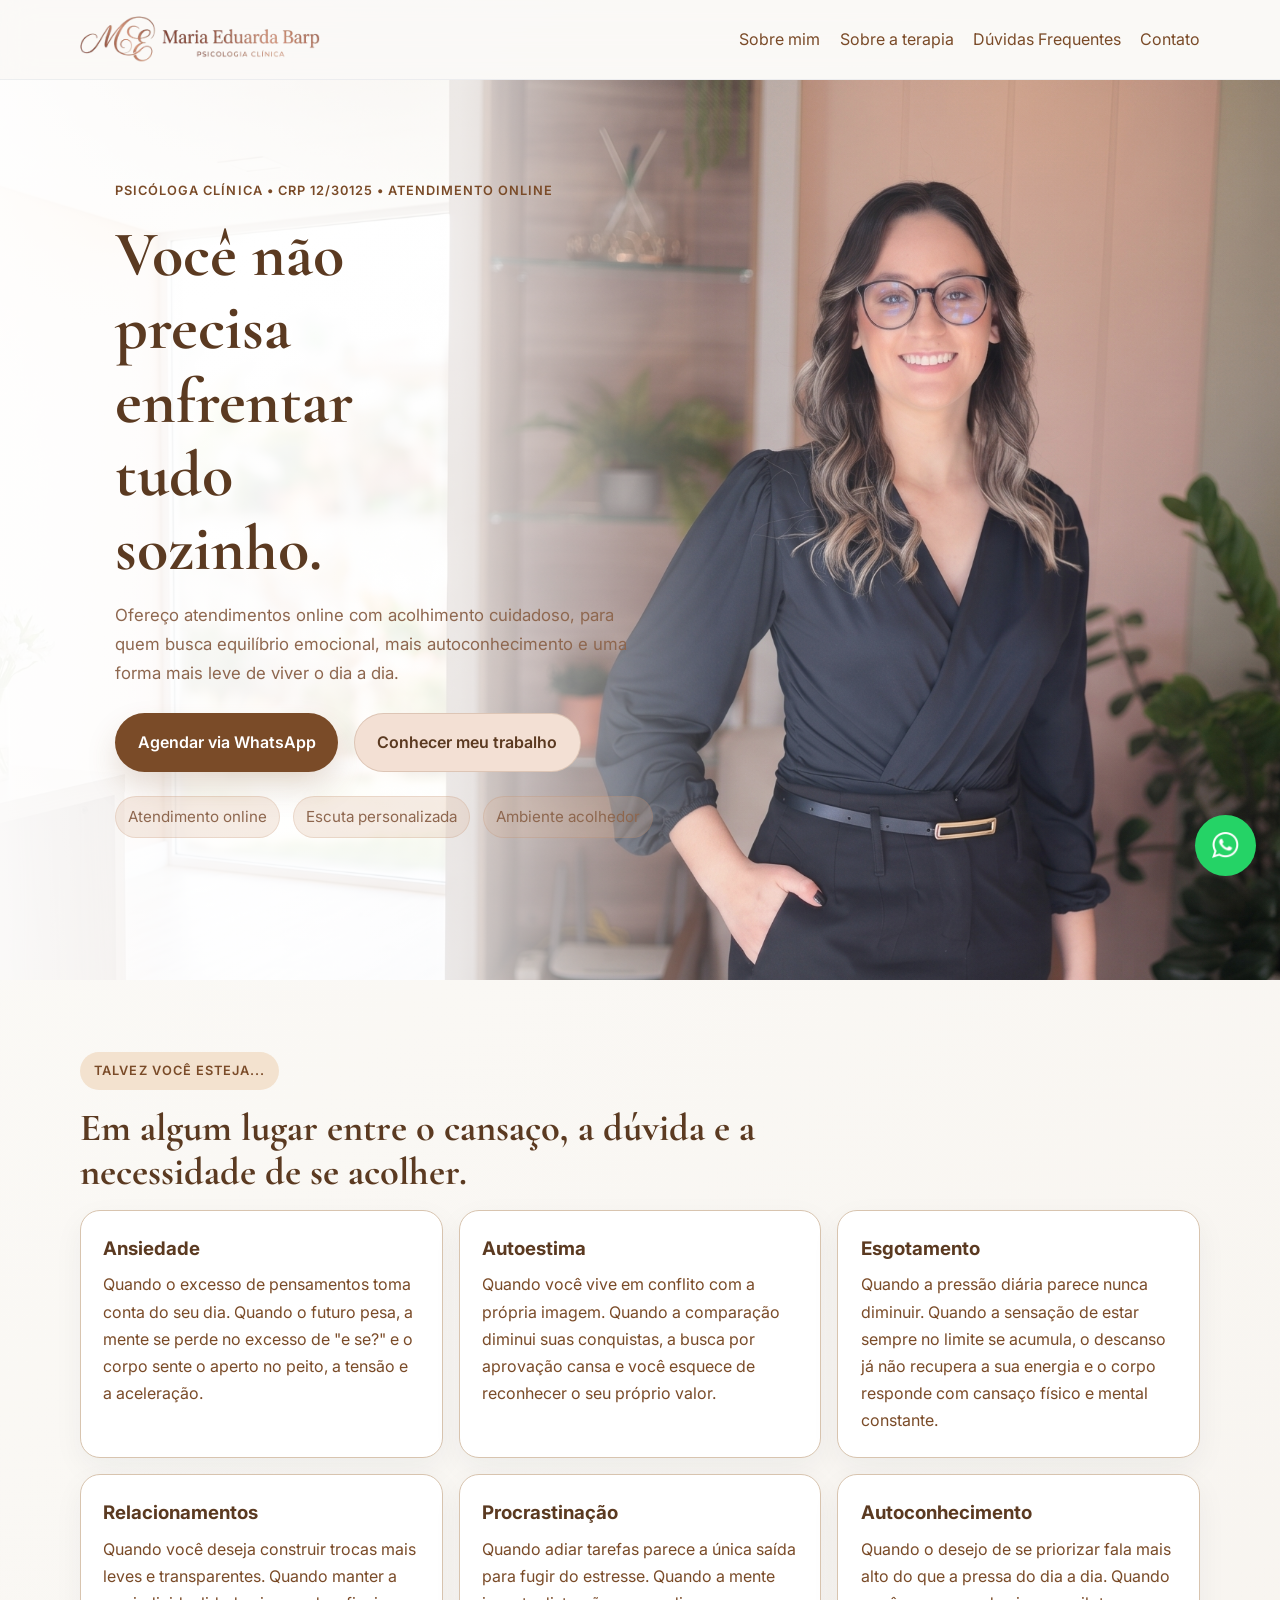
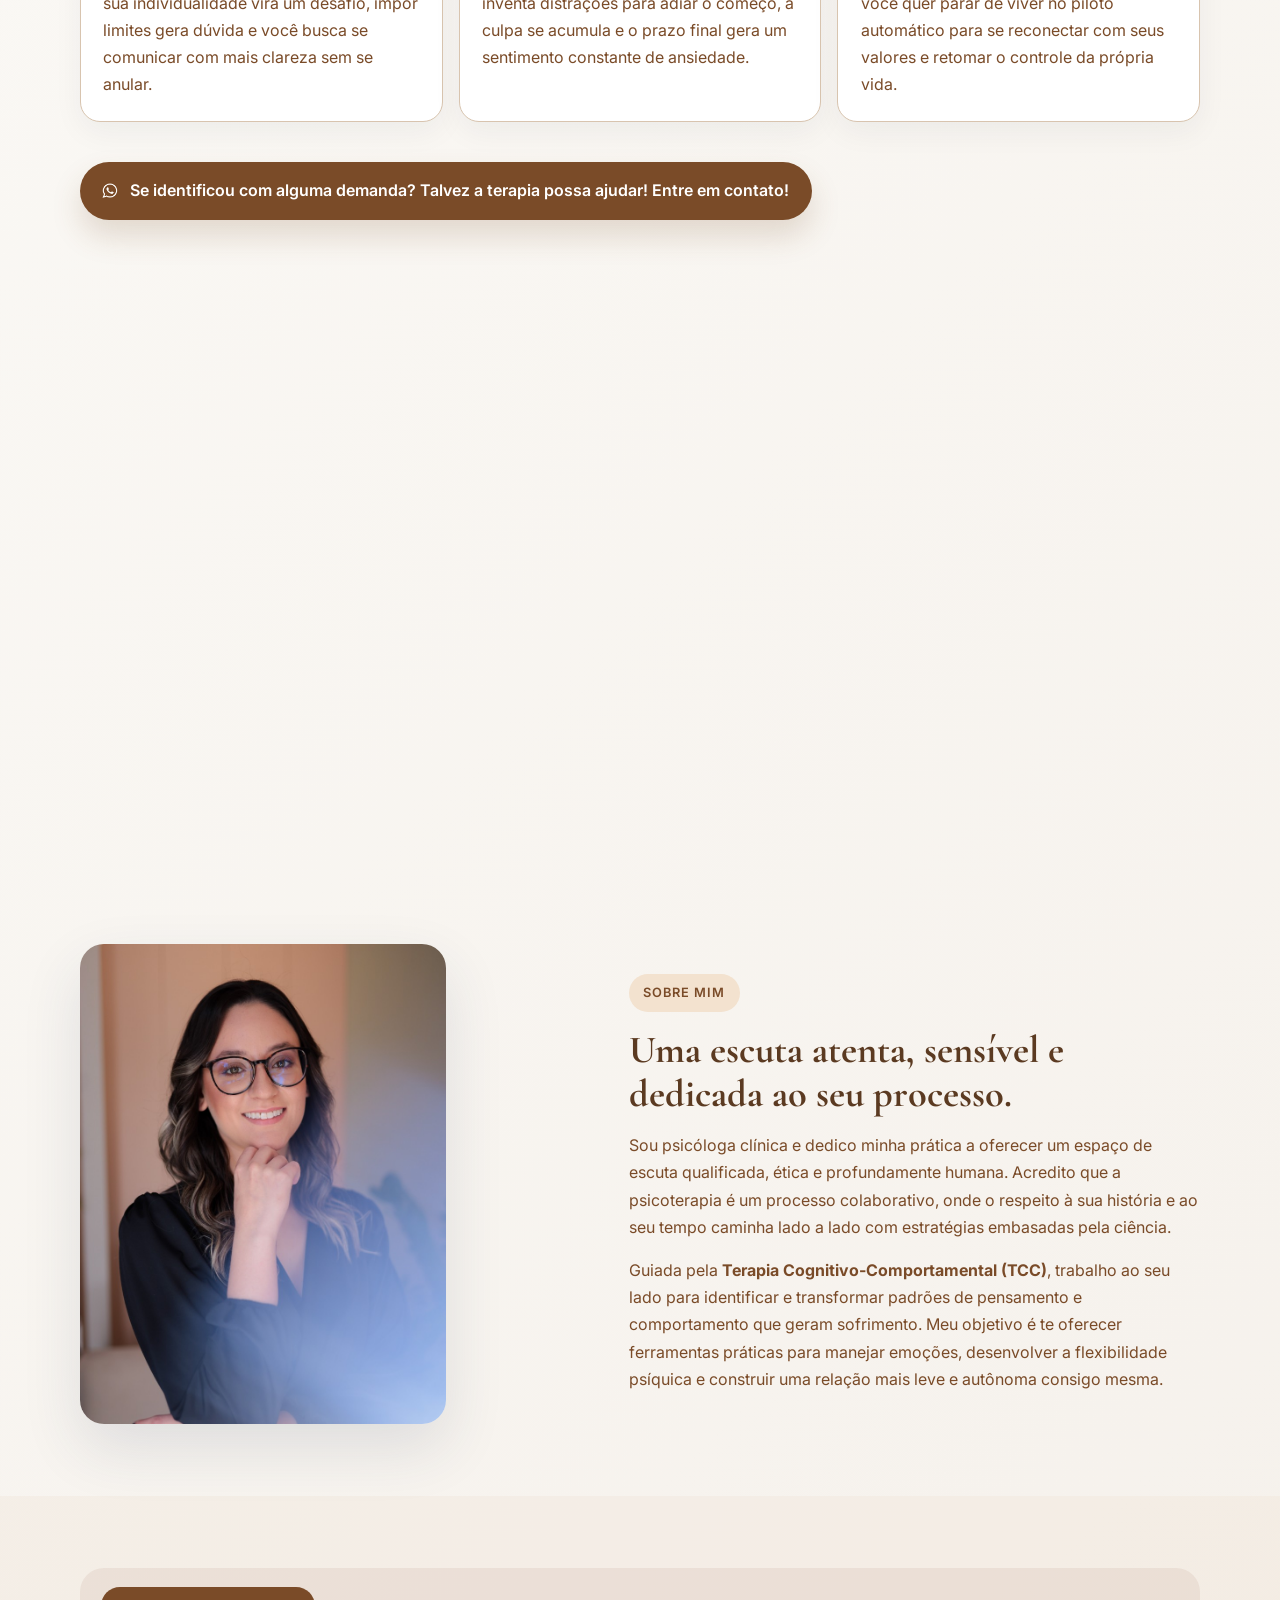
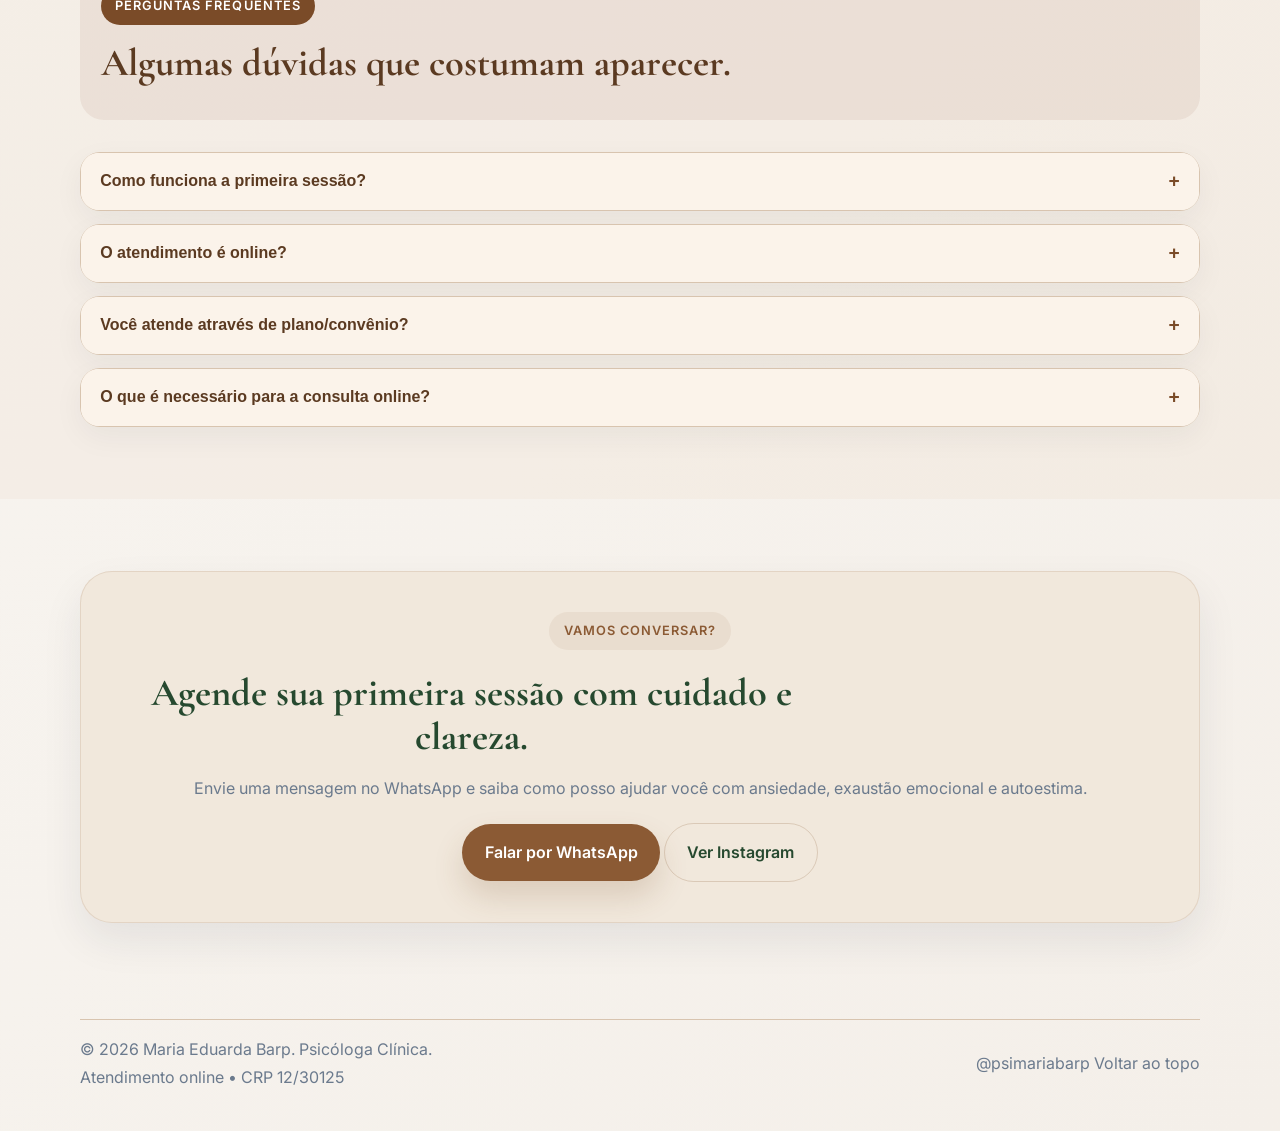
==== index.html @ bf8f2413 "Alteração Perguntas Frequentes" ====
<!DOCTYPE html>
<html lang="pt-BR">
  <head>
    <meta charset="UTF-8" />
    <meta name="viewport" content="width=device-width, initial-scale=1.0" />
    <title>Maria Eduarda Barp | Psicóloga Clínica</title>
    <meta
      name="description"
      content="Maria Eduarda Barp, psicóloga clínica com atendimento online, oferecendo acolhimento e cuidado emocional para quem busca mais equilíbrio e autoconhecimento."
    />
    <link rel="preconnect" href="https://fonts.googleapis.com" />
    <link rel="preconnect" href="https://fonts.gstatic.com" crossorigin />
    <link
      href="https://fonts.googleapis.com/css2?family=Cormorant+Garamond:wght@500;600;700&family=Inter:wght@300;400;500;600;700&display=swap"
      rel="stylesheet"
    />
    <link rel="stylesheet" href="styles.css" />
  </head>
  <body>
    <header class="site-header">
      <nav class="container navbar">
        <a class="logo" href="#top">
          <img src="assets/logo certea.png" alt="Logo de Maria Eduarda Barp" />
        </a>
        <ul class="nav-links">
          <li><a href="#sobre">Sobre mim</a></li>
          <li><a href="#terapia">Sobre a terapia</a></li>
          <li><a href="#faq">Dúvidas Frequentes</a></li>
          <li><a href="#contato">Contato</a></li>
        </ul>
      </nav>
    </header>

    <main id="top">
      <section class="hero" aria-label="Seção principal">
        <div class="hero-inner container">
          <div class="hero-copy reveal">
            <p class="eyebrow">Psicóloga Clínica • CRP 12/30125 • Atendimento online</p>
            <h1>Você não precisa enfrentar tudo sozinho.</h1>
            <p class="hero-text">
              Ofereço atendimentos online com acolhimento cuidadoso, para quem busca equilíbrio emocional,
              mais autoconhecimento e uma forma mais leve de viver o dia a dia.
            </p>

            <div class="hero-actions">
              <a class="btn btn-primary" href="https://wa.me/554931940936?text=Olá,%20gostaria%20de%20agendar%20uma%20consulta." target="_blank" rel="noreferrer">
                Agendar via WhatsApp
              </a>
              <a class="btn btn-secondary" href="#sobre">Conhecer meu trabalho</a>
            </div>

            <ul class="hero-highlights">
              <li>Atendimento online</li>
              <li>Escuta personalizada</li>
              <li>Ambiente acolhedor</li>
            </ul>
          </div>
        </div>
             </section>

      <section class="section container reveal" id="terapia">
        <div class="section-heading">
          <p class="eyebrow eyebrow-brown">Talvez você esteja...</p>
          <h2 class="section-title-brown">Em algum lugar entre o cansaço, a dúvida e a necessidade de se acolher.</h2>
        </div>

        <div class="cards-grid">
          <article class="info-card">
            <h3>Ansiedade</h3>
            <p>Quando o excesso de pensamentos toma conta do seu dia. Quando o futuro pesa, a mente se perde no excesso de "e se?" e o corpo sente o aperto no peito, a tensão e a aceleração.</p>
          </article>
          <article class="info-card">
            <h3>Autoestima</h3>
            <p>Quando você vive em conflito com a própria imagem. Quando a comparação diminui suas conquistas, a busca por aprovação cansa e você esquece de reconhecer o seu próprio valor.</p>
          </article>
          <article class="info-card">
            <h3>Esgotamento</h3>
            <p>Quando a pressão diária parece nunca diminuir. Quando a sensação de estar sempre no limite se acumula, o descanso já não recupera a sua energia e o corpo responde com cansaço físico e mental constante.</p>
          </article>
          <article class="info-card">
            <h3>Relacionamentos</h3>
            <p>Quando você deseja construir trocas mais leves e transparentes. Quando manter a sua individualidade vira um desafio, impor limites gera dúvida e você busca se comunicar com mais clareza sem se anular.</p>
          </article>
          <article class="info-card">
            <h3>Procrastinação</h3>
            <p>Quando adiar tarefas parece a única saída para fugir do estresse. Quando a mente inventa distrações para adiar o começo, a culpa se acumula e o prazo final gera um sentimento constante de ansiedade.</p>
          </article>
          <article class="info-card">
            <h3>Autoconhecimento</h3>
            <p>Quando o desejo de se priorizar fala mais alto do que a pressa do dia a dia. Quando você quer parar de viver no piloto automático para se reconectar com seus valores e retomar o controle da própria vida.</p>
          </article>
        </div>

        <div class="therapy-action reveal">
          <a class="btn btn-primary" href="https://wa.me/554931940936?text=Olá,%20gostaria%20de%20saber%20mais%20sobre%20a%20terapia." target="_blank" rel="noreferrer">
            <img class="btn-icon" src="assets/wpp.png" alt="WhatsApp" />
            Se identificou com alguma demanda? Talvez a terapia possa ajudar! Entre em contato!
          </a>
        </div>

        <div class="therapy-steps reveal">
          <p class="eyebrow eyebrow-brown">Vem conhecer as etapas do processo terapêutico</p>
          <h3>A Terapia Cognitivo Comportamental trabalha com um processo psicoterapêutico estruturado e focado no problema, buscando trazer mudanças reais para o seu dia a dia.</h3>
          <div class="steps-list">
            <article class="step-card">
              <span class="step-number">1</span>
              <div>
                <h4>Avaliação inicial</h4>
                <p>Começamos conhecendo sua história, suas necessidades e o que você espera do processo.</p>
              </div>
            </article>
            <article class="step-card">
              <span class="step-number">2</span>
              <div>
                <h4>Plano de tratamento</h4>
                <p>Definimos juntos prioridades, objetivos e caminhos para o acompanhamento.</p>
              </div>
            </article>
            <article class="step-card">
              <span class="step-number">3</span>
              <div>
                <h4>Definição de objetivos</h4>
                <p>Estabelecemos metas terapêuticas claras, alinhadas ao seu ritmo e ao seu autoconhecimento.</p>
              </div>
            </article>
            <article class="step-card">
              <span class="step-number">4</span>
              <div>
                <h4>Intervenções práticas</h4>
                <p>Aplicamos técnicas e reflexões que ajudam você a mudar hábitos, gerenciar emoções e se sentir mais presente.</p>
              </div>
            </article>
            <article class="step-card">
              <span class="step-number">5</span>
              <div>
                <h4>Encerramento e autonomia</h4>
                <p>Trabalhamos para que você saia mais confiante, com recursos internos para seguir com mais autonomia.</p>
              </div>
            </article>
          </div>
          <div class="therapy-steps-actions">
            <a class="btn btn-primary" href="https://wa.me/554931940936?text=Olá,%20gostaria%20de%20conhecer%20as%20etapas%20do%20processo%20terapêutico." target="_blank" rel="noreferrer">
              <img class="btn-icon" src="assets/wpp.png" alt="wpp" />
              O processo faz sentido para você? Me chama!
            </a>
          </div>
        </div>
      </section>

      <section class="section container" id="sobre">
        <div class="about-grid">
          <div class="about-image reveal">
            <img
              src="assets/perfil.jpg"
              alt="Maria Eduarda Barp em ambiente acolhedor"
            />
          </div>
          <div class="about-copy reveal">
            <p class="eyebrow">Sobre mim</p>
            <h2>Uma escuta atenta, sensível e dedicada ao seu processo.</h2>
            <p>
              Sou psicóloga clínica e dedico minha prática a oferecer um espaço de escuta qualificada, ética
              e profundamente humana. Acredito que a psicoterapia é um processo colaborativo, onde o respeito
              à sua história e ao seu tempo caminha lado a lado com estratégias embasadas pela ciência.
            </p>
            <p>
              Guiada pela <strong>Terapia Cognitivo-Comportamental (TCC)</strong>, trabalho ao seu lado para
              identificar e transformar padrões de pensamento e comportamento que geram sofrimento. Meu objetivo
              é te oferecer ferramentas práticas para manejar emoções, desenvolver a flexibilidade psíquica e
              construir uma relação mais leve e autônoma consigo mesma.
            </p>
          </div>
        </div>
      </section>

      <section class="section section-alt" id="faq">
        <div class="container">
          <div class="section-heading reveal">
            <p class="eyebrow">Perguntas frequentes</p>
            <h2>Algumas dúvidas que costumam aparecer.</h2>
          </div>

          <div class="faq-list">
            <article class="faq-item reveal">
              <button class="faq-question" type="button">
                <span>Como funciona a primeira sessão?</span>
                <span class="faq-icon">+</span>
              </button>
              <div class="faq-answer">
                <p>A primeira sessão é um momento de acolhimento e escuta. É um espaço seguro para nos conhecermos, onde você poderá compartilhar o que te trouxe à terapia, suas dúvidas e suas expectativas.</p>
                <p>A partir dessa conversa inicial, compreendemos suas demandas e alinhamos como a Terapia Cognitivo-Comportamental (TCC) pode te ajudar no dia a dia, definindo juntos os próximos passos do seu processo com total clareza e sem pressões.</p>
              </div>
            </article>

            <article class="faq-item reveal">
              <button class="faq-question" type="button">
                <span>O atendimento é online?</span>
                <span class="faq-icon">+</span>
              </button>
              <div class="faq-answer">
                <p>Sim. O atendimento é realizado através de sessões de 50 minutos mediadas de forma online, através da plataforma Google Meet.</p>
              </div>
            </article>

            <article class="faq-item reveal">
              <button class="faq-question" type="button">
                <span>Você atende através de plano/convênio?</span>
                <span class="faq-icon">+</span>
              </button>
              <div class="faq-answer">
                <p>Os atendimentos são realizados exclusivamente de forma <strong>particular</strong>. No entanto, forneço nota fiscal/recibo para que você possa solicitar o <strong>reembolso</strong> junto ao seu plano de saúde, caso ele ofereça essa opção.</p>
              </div>
            </article>

            <article class="faq-item reveal">
              <button class="faq-question" type="button">
                <span>O que é necessário para a consulta online?</span>
                <span class="faq-icon">+</span>
              </button>
              <div class="faq-answer">
                <p>Apenas uma conexão estável de internet, um dispositivo com câmera e microfone (celular ou computador) e um local silencioso e privativo, onde você se sinta à vontade para conversar abertamente.</p>
              </div>
            </article>
          </div>
        </div>
      </section>

      <section class="section container" id="contato">
        <div class="cta reveal">
          <p class="eyebrow">Vamos conversar?</p>
          <h2>Agende sua primeira sessão com cuidado e clareza.</h2>
          <p>Envie uma mensagem no WhatsApp e saiba como posso ajudar você com ansiedade, exaustão emocional e autoestima.</p>
          <div class="cta-actions">
            <a class="btn btn-primary" href="https://wa.me/554931940936?text=Olá,%20gostaria%20de%20agendar%20uma%20consulta." target="_blank" rel="noreferrer">
              Falar por WhatsApp
            </a>
            <a class="btn btn-secondary" href="https://www.instagram.com/psimariabarp" target="_blank" rel="noreferrer">
              Ver Instagram
            </a>
          </div>
        </div>
      </section>
    </main>

    <footer class="site-footer">
      <div class="container footer-content">
        <div>
          <p>© <span id="year"></span> Maria Eduarda Barp. Psicóloga Clínica.</p>
          <p class="footer-note">Atendimento online • CRP 12/30125</p>
        </div>
        <div class="footer-links">
          <a href="https://www.instagram.com/psimariabarp" target="_blank" rel="noreferrer">@psimariabarp</a>
          <a href="#top">Voltar ao topo</a>
        </div>
      </div>
    </footer>

    <a class="whatsapp-float" href="https://wa.me/554931940936?text=Olá,%20gostaria%20de%20agendar%20uma%20consulta." target="_blank" rel="noreferrer">
      <img src="assets/wpp.png" alt="WhatsApp" />
    </a>

    <script src="script.js"></script>
  </body>
</html>
---- styles.css ----
:root {
  --bg: #f4efe9;
  --surface: #ffffff;
  --primary: #3f6b41;
  --primary-dark: #26492f;
  --text: #1f2833;
  --muted: #6b7a8d;
  --accent: #8b5a34;
  --border: #d8c4af;
  --shadow: 0 24px 60px rgba(41, 60, 94, 0.12);
}

* {
  box-sizing: border-box;
  margin: 0;
  padding: 0;
}

html {
  scroll-behavior: smooth;
}

body {
  font-family: "Inter", sans-serif;
  color: var(--text);
  background: linear-gradient(135deg, #fcfbf8 0%, var(--bg) 100%);
  line-height: 1.7;
}

img {
  max-width: 100%;
  display: block;
}

a {
  color: inherit;
  text-decoration: none;
}

.container {
  width: min(1120px, calc(100% - 2rem));
  margin: 0 auto;
}

.site-header {
  position: sticky;
  top: 0;
  z-index: 20;
  backdrop-filter: blur(16px);
  background: rgba(250, 249, 247, 0.8);
  border-bottom: 1px solid rgba(52, 84, 138, 0.07);
}

.navbar {
  display: flex;
  align-items: center;
  justify-content: space-between;
  padding: 1rem 0;
}

.logo {
  font-family: "Playfair Display", serif;
  font-size: 1.2rem;
  font-weight: 700;
  color: var(--primary);
}

.logo img {
  display: block;
  max-width: 240px;
  width: auto;
  height: auto;
}

.nav-links {
  display: flex;
  gap: 1.2rem;
  list-style: none;
}

.nav-links a {
  transition: color 0.2s ease;
  color: #7a4b28;
}

.nav-links a:hover,
.nav-links a:focus-visible {
  color: #5b3a21;
}

.hero {
  min-height: 100vh;
  display: block;
  position: relative;
  background-image: url("assets/foto cortada.png");
  background-size: cover;
  background-position: center right;
  background-repeat: no-repeat;
}

.hero::before {
  content: "";
  position: absolute;
  inset: 0;
  /* soft white overlay on the left so text is readable while image stays full-bleed */
  background: linear-gradient(90deg, rgba(255,255,255,0.96) 0%, rgba(255,255,255,0.78) 36%, rgba(255,255,255,0.12) 56%, rgba(255,255,255,0.0) 100%);
  pointer-events: none;
}

.hero-inner {
  position: relative;
  z-index: 2;
  width: 100%;
  padding: 4rem 0;
}

/* position the container slightly to the left so the text sits over the empty wall area */
.hero-inner.container {
  margin-left: clamp(1rem, 6vw, 8rem);
  margin-right: 0;
}

.hero-copy {
  max-width: 620px;
  padding: 2rem 2.4rem;
  background: transparent;
  border-radius: 0.5rem;
  color: #5b3a21;
}

.hero-copy h1 {
  color: #5b3a21;
  font-size: clamp(2.2rem, 4vw, 3.6rem);
}

.hero-copy .eyebrow {
  background: transparent;
  color: #7a4b28;
  padding: 0;
}

.eyebrow {
  display: inline-block;
  padding: 0.5rem 0.9rem;
  border-radius: 999px;
  background: #eef4fc;
  color: var(--primary);
  font-size: 0.8rem;
  font-weight: 600;
  letter-spacing: 0.08em;
  text-transform: uppercase;
  margin-bottom: 1rem;
}

.eyebrow.eyebrow-brown {
  background: #f3e2cf;
  color: #7a4b28;
}

.hero h1,
.section-heading h2,
.about-copy h2,
.cta h2 {
  font-family: "Cormorant Garamond", serif;
  color: var(--text);
  line-height: 1.15;
  margin-bottom: 1rem;
}

.hero h1 {
  color: #5b3a21;
  font-size: clamp(2.4rem, 5vw, 4rem);
  max-width: 10ch;
}

.hero-text {
  font-size: 1.05rem;
  color: #8e674f;
  max-width: 560px;
  margin-bottom: 1.6rem;
}

.hero-actions {
  display: flex;
  flex-wrap: wrap;
  gap: 1rem;
  margin-bottom: 1.5rem;
}

.btn {
  display: inline-flex;
  align-items: center;
  justify-content: center;
  border-radius: 999px;
  padding: 0.95rem 1.4rem;
  font-weight: 600;
  transition: transform 0.2s ease, box-shadow 0.2s ease;
}

.btn:hover,
.btn:focus-visible {
  transform: translateY(-2px);
}

.btn-primary {
  background: #7a4b28;
  color: #fff;
  box-shadow: 0 16px 30px rgba(122, 75, 40, 0.18);
}

.btn-secondary {
  background: #f3e0d4;
  border: 1px solid rgba(122, 75, 40, 0.18);
  color: #5b3a21;
}

.hero-highlights {
  display: flex;
  flex-wrap: wrap;
  gap: 0.8rem;
  list-style: none;
  color: #8e674f;
  font-size: 0.95rem;
}

.hero-highlights li {
  padding: 0.45rem 0.75rem;
  border-radius: 999px;
  background: rgba(220, 180, 150, 0.25);
  border: 1px solid rgba(183, 124, 82, 0.18);
}


.loading-text,
.blog-error {
  color: #7a4b28;
}

.hero-card {
  position: relative;
  padding: 1rem;
  border-radius: 2rem;
  background: linear-gradient(145deg, #f5efe6, #eef4fc);
  box-shadow: var(--shadow);
}

.hero-card-main,
.hero-card-side {
  overflow: hidden;
}

.hero-card img {
  border-radius: 1.5rem;
  width: 100%;
  height: 100%;
  object-fit: cover;
}

.hero-card-main {
  min-height: 560px;
}

.hero-card-side {
  margin-top: 2rem;
  min-height: 320px;
}

.hero-card-badge {
  position: absolute;
  left: 1.5rem;
  bottom: 1.5rem;
  padding: 1rem 1.2rem;
  border-radius: 999px;
  background: rgba(255, 255, 255, 0.95);
  box-shadow: 0 12px 30px rgba(0, 0, 0, 0.08);
  max-width: 240px;
  font-weight: 600;
  color: var(--primary);
}

.section {
  padding: 4.5rem 0;
}

.section-alt {
  background: rgba(233, 218, 202, 0.25);
}

#faq .section-heading {
  margin-bottom: 2rem;
  padding: 1.2rem 1.3rem;
  border-radius: 1.5rem;
  background: rgba(123, 68, 37, 0.08);
}

#faq .section-heading .eyebrow {
  background: #7a4b28;
  color: #fff;
}

.section-heading h2.section-title-brown {
  color: #5b3a21;
}

#faq .section-heading h2 {
  color: #5b3a21;
}

.section-heading h2,
.about-copy h2,
.cta h2 {
  font-size: clamp(1.8rem, 3.2vw, 2.4rem);
  max-width: 700px;
}

.cards-grid {
  display: grid;
  grid-template-columns: repeat(3, minmax(0, 1fr));
  gap: 1rem;
}

.therapy-action {
  margin-top: 2.5rem;
}

.therapy-steps {
  margin-top: 2.5rem;
}

.therapy-steps h3 {
  font-family: "Cormorant Garamond", serif;
  font-size: clamp(1.1rem, 2.1vw, 1.4rem);
  margin: 1rem 0 3rem;
  color: #5b3a21;
  max-width: 100%;
  line-height: 1.5;
}

.therapy-steps-actions {
  margin-top: 2rem;
}

.therapy-steps-actions .btn {
  padding: 1rem 1.6rem;
}

.btn-icon {
  display: inline-flex;
  width: auto;
  height: 1em;
  max-height: 1.25em;
  margin-right: 0.75rem;
  vertical-align: middle;
  object-fit: contain;
}

.steps-list {
  display: grid;
  grid-template-columns: repeat(5, minmax(0, 1fr));
  gap: 1rem;
}

.step-card {
  position: relative;
  display: grid;
  grid-template-columns: 1fr;
  gap: 1rem;
  padding: 2.2rem 1.3rem 1.3rem;
  background: var(--surface);
  border: 1px solid var(--border);
  border-radius: 1.5rem;
  box-shadow: 0 14px 35px rgba(24, 37, 58, 0.06);
}

.step-card:not(:last-child)::after {
  content: "→";
  position: absolute;
  right: -1.2rem;
  top: 50%;
  transform: translateY(-50%);
  font-size: 1.8rem;
  color: var(--accent);
}

.step-number {
  position: absolute;
  top: -1.4rem;
  left: 1.3rem;
  display: inline-flex;
  width: 3rem;
  height: 3rem;
  align-items: center;
  justify-content: center;
  border-radius: 50%;
  background: var(--accent);
  color: #fff;
  font-weight: 700;
  flex-shrink: 0;
}

.step-card h4 {
  margin-bottom: 0.35rem;
  font-size: 1rem;
  color: #5b3a21;
}

.step-card p {
  color: var(--muted);
  font-size: 0.95rem;
  line-height: 1.6;
}

.info-card,
.timeline-card,
.faq-item {
  background: var(--surface);
  border: 1px solid var(--border);
  border-radius: 1.25rem;
  box-shadow: 0 10px 30px rgba(24, 37, 58, 0.05);
}

.info-card {
  padding: 1.4rem;
}

.info-card h3,
.timeline-card h3 {
  margin-bottom: 0.4rem;
  color: #5b3a21;
}

.info-card p {
  color: #7a4b28;
}

.timeline-card p,
.about-copy p,
.faq-answer p,
.cta p {
  color: var(--muted);
}

.timeline-grid {
  display: grid;
  grid-template-columns: repeat(3, minmax(0, 1fr));
  gap: 1rem;
}

.timeline-card {
  padding: 1.5rem;
}

.timeline-card span {
  display: inline-flex;
  width: 2.2rem;
  height: 2.2rem;
  align-items: center;
  justify-content: center;
  border-radius: 50%;
  background: var(--accent);
  color: #fff;
  font-weight: 700;
  margin-bottom: 1rem;
}

.timeline-card h3 {
  color: var(--accent);
}

#sobre .about-copy .eyebrow {
  background: #f3e2cf;
  color: #7a4b28;
}

#sobre .about-copy h2 {
  color: #5b3a21;
}

#sobre .about-copy p {
  color: #7a4b28;
}

.about-grid {
  display: grid;
  grid-template-columns: 0.95fr 1.05fr;
  gap: 2rem;
  align-items: center;
}

.about-image img {
  border-radius: 1.5rem;
  height: 480px;
  object-fit: cover;
  box-shadow: var(--shadow);
}

.about-copy p + p {
  margin-top: 1rem;
}

.faq-list {
  display: grid;
  gap: 0.8rem;
}

.faq-question {
  width: 100%;
  border: none;
  background: #fbf3ea;
  padding: 1.1rem 1.2rem;
  display: flex;
  justify-content: space-between;
  align-items: center;
  font-size: 1rem;
  font-weight: 600;
  color: #5b3a21;
  cursor: pointer;
  border-radius: 1.1rem;
  text-align: left;
}

.faq-icon {
  color: #7a4b28;
  font-size: 1.2rem;
}

.faq-answer {
  max-height: 0;
  overflow: hidden;
  transition: max-height 0.25s ease;
  padding: 0 1.2rem;
}

.faq-item.active .faq-answer {
  max-height: 120px;
  padding: 0.6rem 1.2rem 1rem;
}

.cta {
  padding: 2.5rem;
  border-radius: 2rem;
  background: #f1e8dc;
  text-align: center;
  color: var(--text);
  box-shadow: 0 18px 40px rgba(26, 41, 63, 0.08);
  border: 1px solid rgba(139, 90, 52, 0.14);
}

.cta .eyebrow {
  background: rgba(139, 90, 52, 0.08);
  color: var(--accent);
}

.cta h2 {
  color: var(--primary-dark);
  text-align: center;
}

.cta p {
  color: var(--muted);
  margin-bottom: 1.3rem;
  text-align: center;
}

.cta .btn-primary {
  background: var(--accent);
  color: #fff;
}

.cta .btn-secondary {
  background: transparent;
  border-color: rgba(139, 90, 52, 0.22);
  color: var(--primary-dark);
}

.site-footer {
  padding: 1.5rem 0 2.5rem;
}

.whatsapp-float {
  position: fixed;
  right: 1.5rem;
  bottom: 1.5rem;
  width: 3.8rem;
  height: 3.8rem;
  border-radius: 50%;
  background: #25d366;
  display: inline-flex;
  align-items: center;
  justify-content: center;
  box-shadow: 0 18px 40px rgba(0, 0, 0, 0.18);
  z-index: 50;
  transition: transform 0.2s ease, box-shadow 0.2s ease;
}

.whatsapp-float:hover,
.whatsapp-float:focus-visible {
  transform: translateY(-2px);
  box-shadow: 0 22px 45px rgba(0, 0, 0, 0.22);
}

.whatsapp-float img {
  width: 1.8rem;
  height: 1.8rem;
}

.footer-content {
  display: flex;
  justify-content: space-between;
  align-items: center;
  border-top: 1px solid var(--border);
  padding-top: 1rem;
  color: var(--muted);
}

.reveal {
  opacity: 0;
  transform: translateY(24px);
  transition: opacity 0.6s ease, transform 0.6s ease;
}

.reveal.visible {
  opacity: 1;
  transform: translateY(0);
}

@media (max-width: 860px) {
  .hero,
  .about-grid {
    grid-template-columns: 1fr;
  }

  .cards-grid,
  .timeline-grid,
  .steps-list {
    grid-template-columns: 1fr;
  }

  .hero-card img {
    height: 420px;
  }

  .step-card:not(:last-child)::after {
    display: none;
  }
}

@media (max-width: 760px) {
  .hero {
    background-position: center center;
    min-height: auto;
    padding: 2.5rem 0;
  }

  .hero-copy {
    margin: 0 1rem 1.25rem;
    padding: 0 1rem;
    background: rgba(255,255,255,0.9);
    border-radius: 0.6rem;
  }
}

@media (max-width: 480px) {
  .hero-image {
    height: 280px;
    background-position: center center;
  }
}

@media (max-width: 640px) {
  .navbar {
    flex-direction: column;
    gap: 0.7rem;
  }

  .nav-links {
    flex-wrap: wrap;
    justify-content: center;
  }

  .hero {
    padding-top: 3rem;
  }

  .hero-actions {
    flex-direction: column;
  }

  .hero-card-badge {
    position: static;
    max-width: none;
    margin-top: 1rem;
    border-radius: 1rem;
  }

  .footer-content {
    flex-direction: column;
    gap: 0.5rem;
  }
}
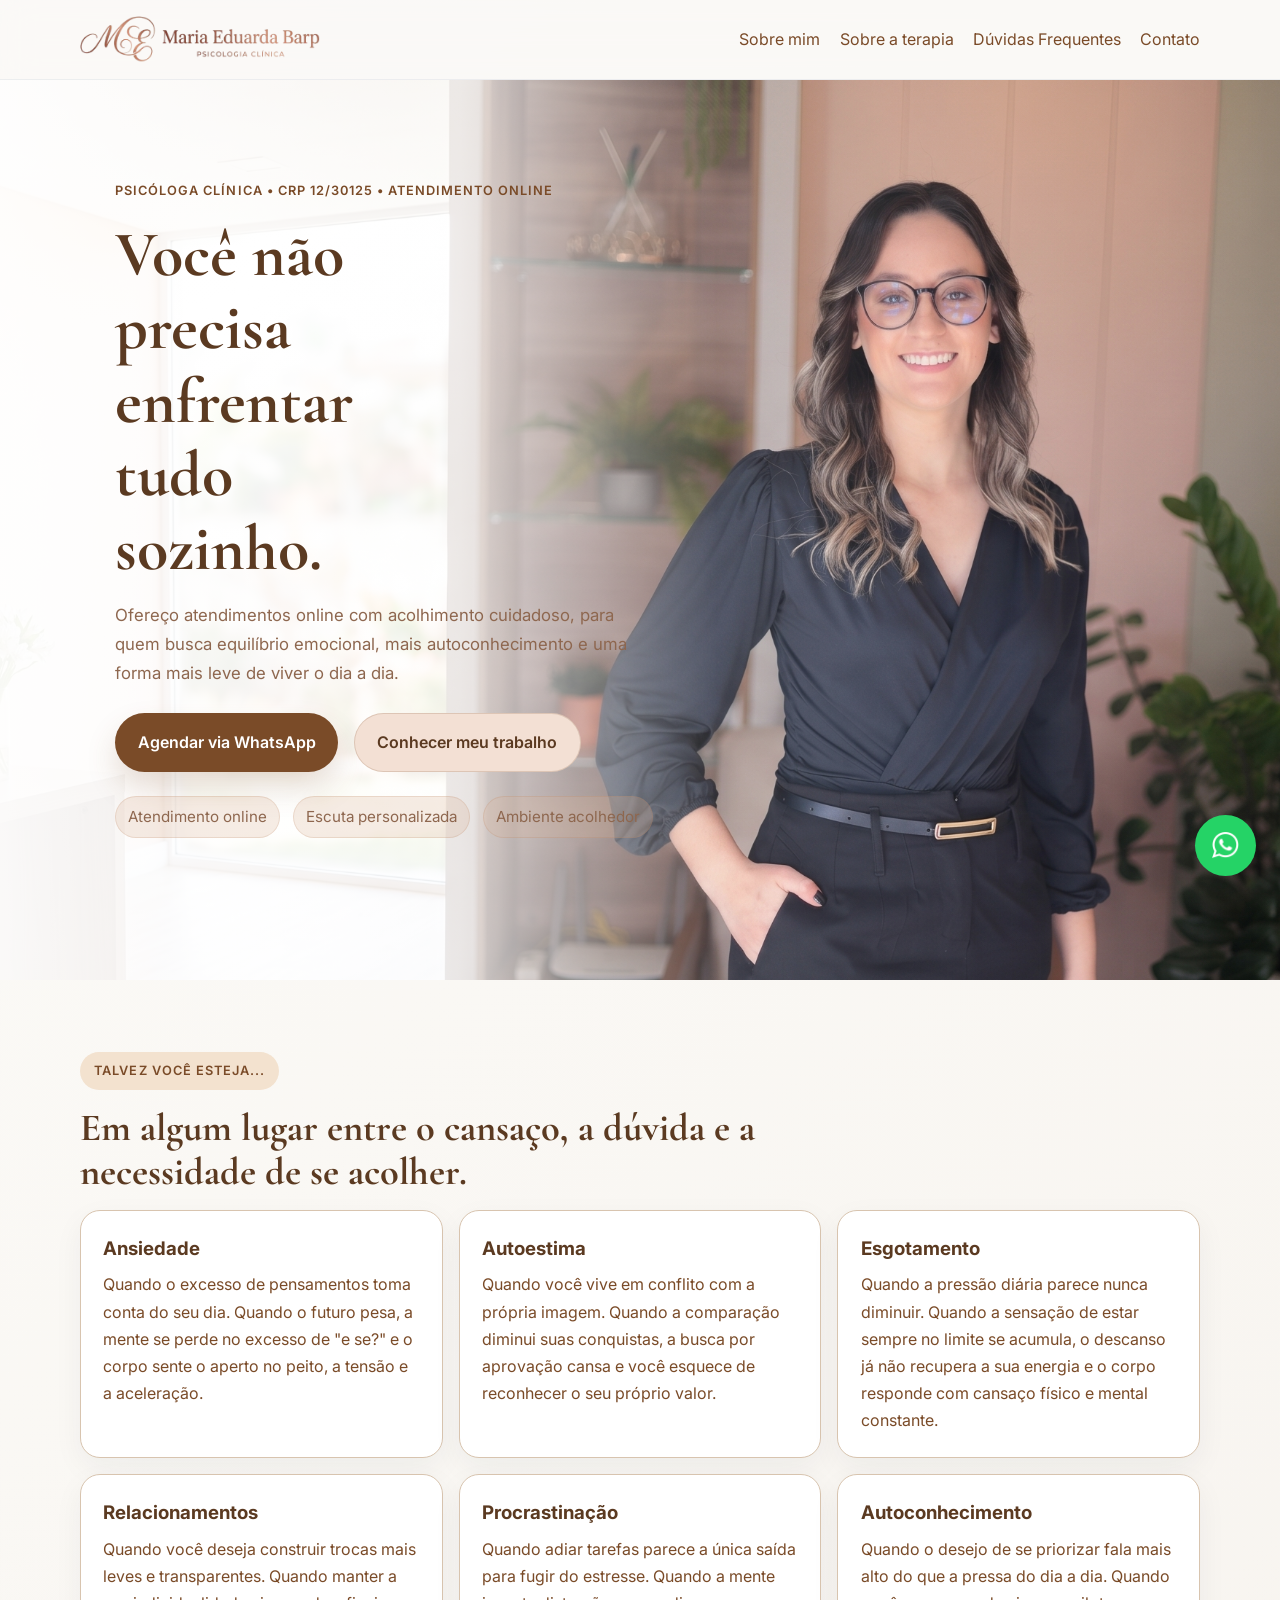
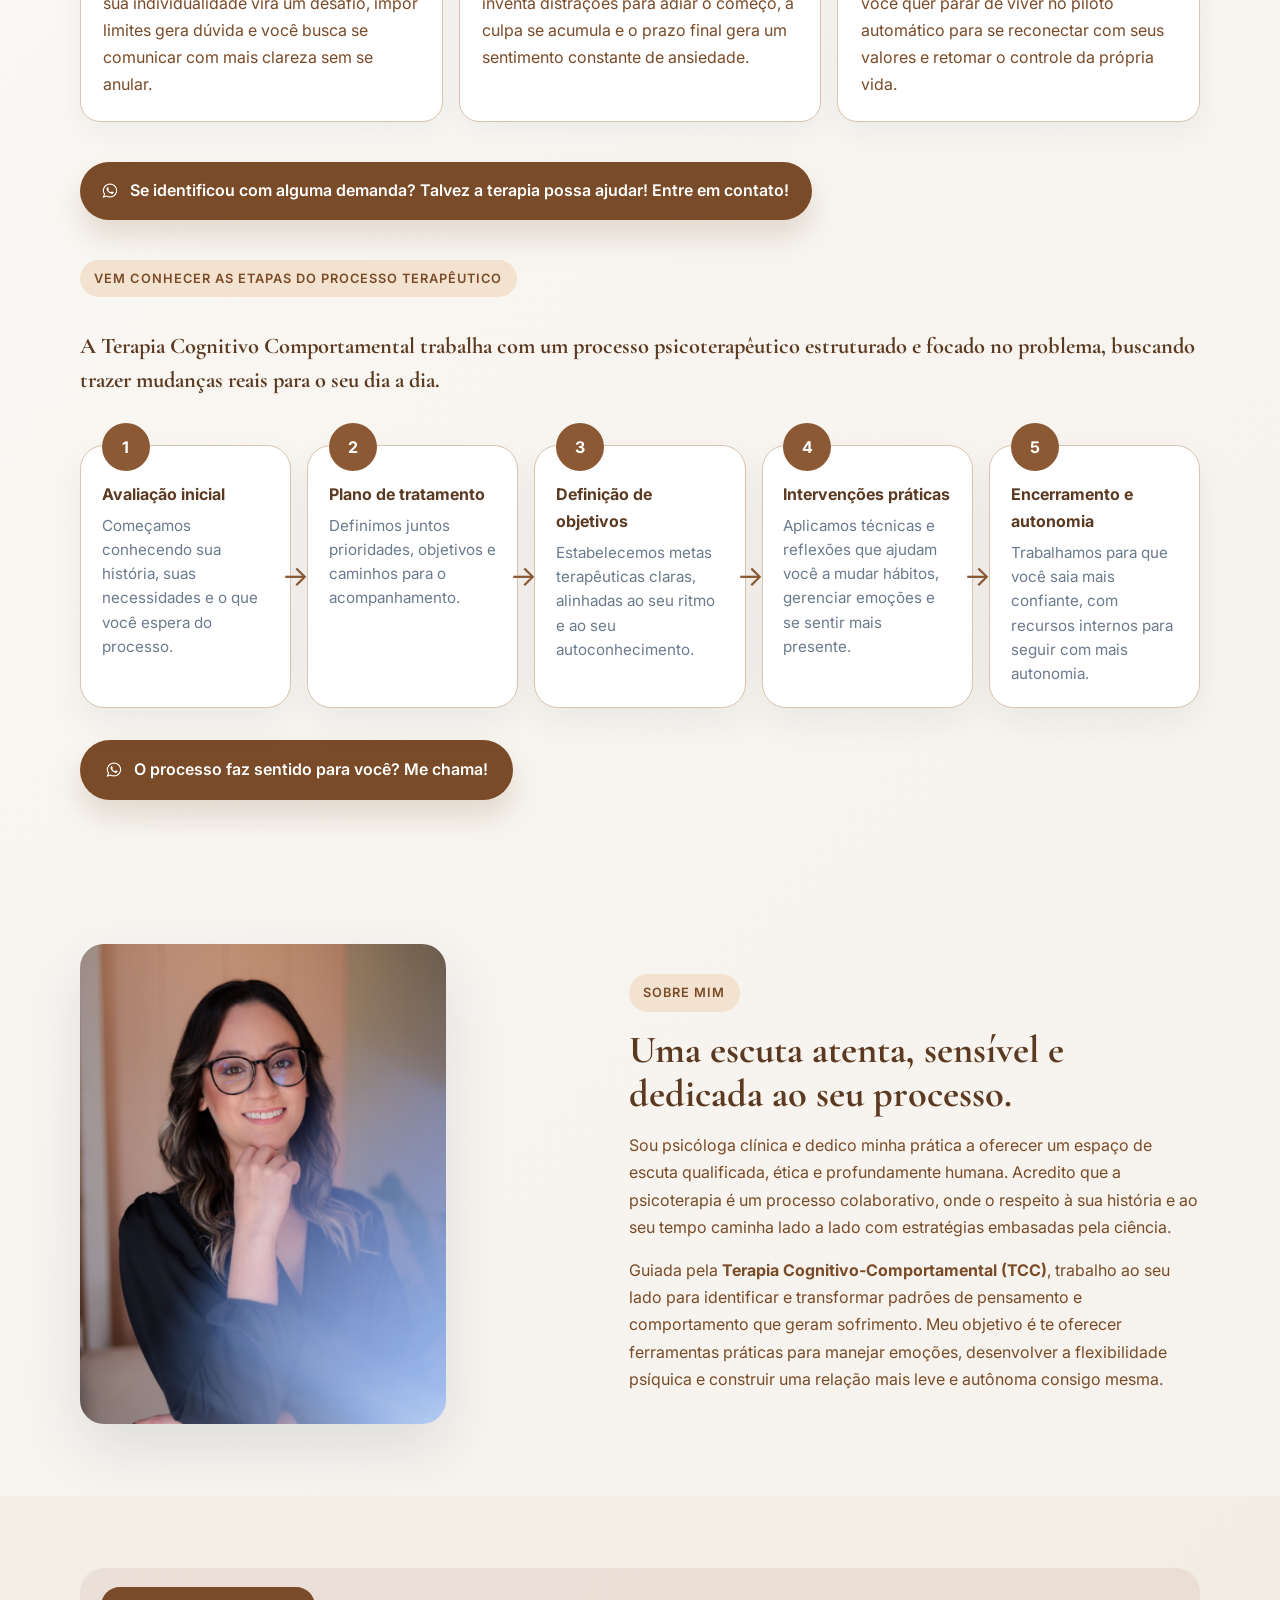
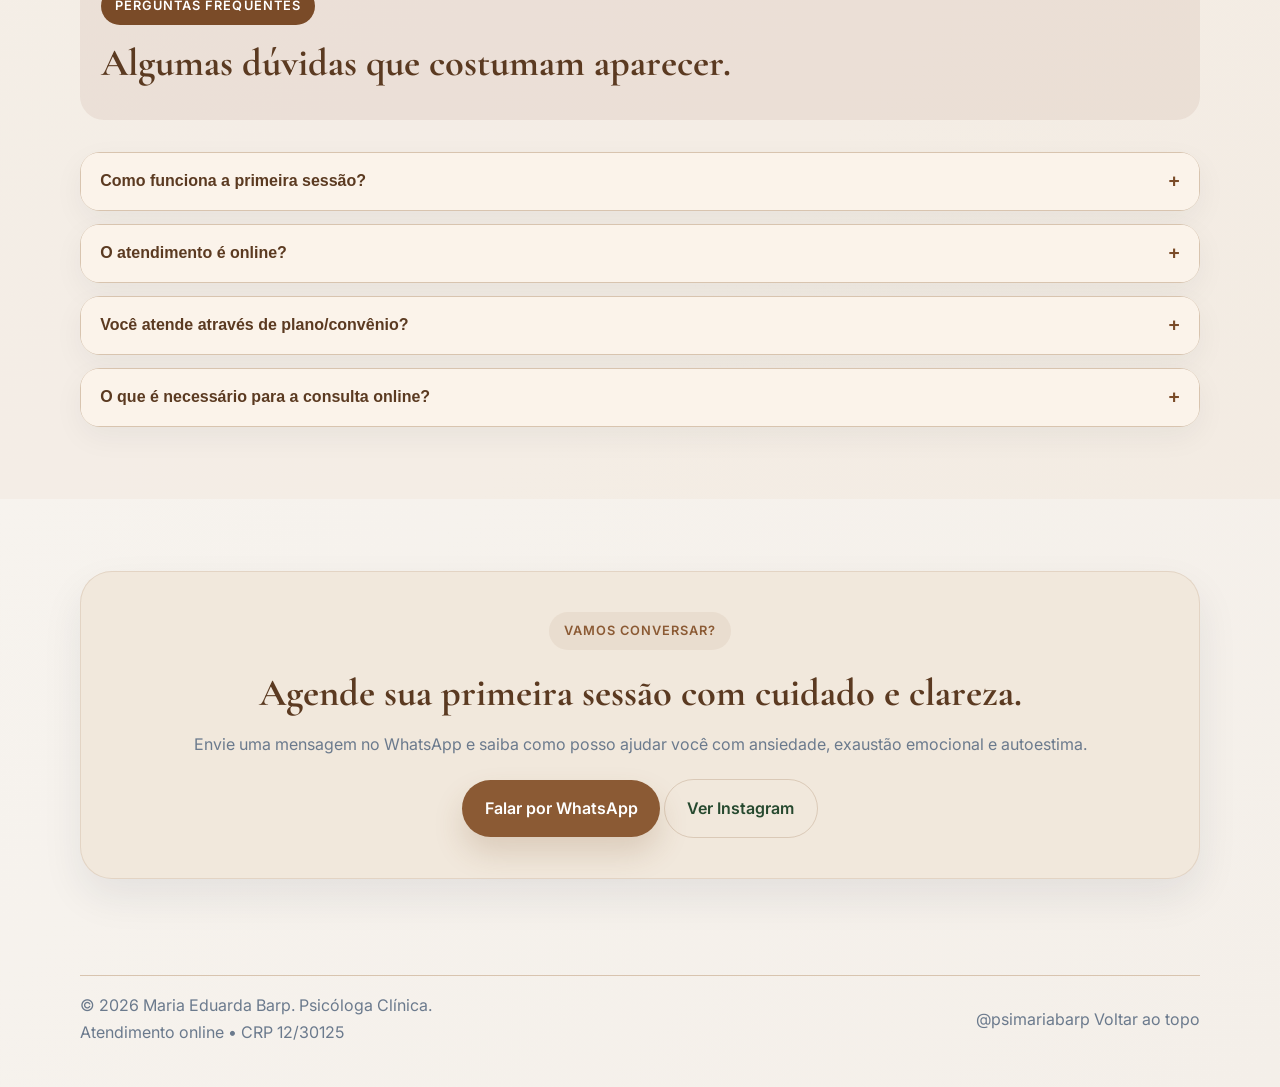
==== commit 77932ff9: "Ajuste direcionamento 'Sobre a terapia'" ====
--- a/index.html
+++ b/index.html
@@ -24,7 +24,7 @@
         </a>
         <ul class="nav-links">
           <li><a href="#sobre">Sobre mim</a></li>
-          <li><a href="#terapia">Sobre a terapia</a></li>
+          <li><a href="#terapia-etapas">Sobre a terapia</a></li>
           <li><a href="#faq">Dúvidas Frequentes</a></li>
           <li><a href="#contato">Contato</a></li>
         </ul>
@@ -98,7 +98,7 @@
           </a>
         </div>
 
-        <div class="therapy-steps reveal">
+        <div class="therapy-steps reveal" id="terapia-etapas">
           <p class="eyebrow eyebrow-brown">Vem conhecer as etapas do processo terapêutico</p>
           <h3>A Terapia Cognitivo Comportamental trabalha com um processo psicoterapêutico estruturado e focado no problema, buscando trazer mudanças reais para o seu dia a dia.</h3>
           <div class="steps-list">
--- a/styles.css
+++ b/styles.css
@@ -311,6 +311,12 @@
 .cta h2 {
   font-size: clamp(1.8rem, 3.2vw, 2.4rem);
   max-width: 700px;
+}
+
+.cta h2 {
+  text-align: center;
+  max-width: 100%;
+  width: 100%;
 }
 
 .cards-grid {
@@ -552,8 +558,10 @@
 }
 
 .cta h2 {
-  color: var(--primary-dark);
+  color: #5b3a21;
   text-align: center;
+  max-width: none;
+  width: 100%;
 }
 
 .cta p {
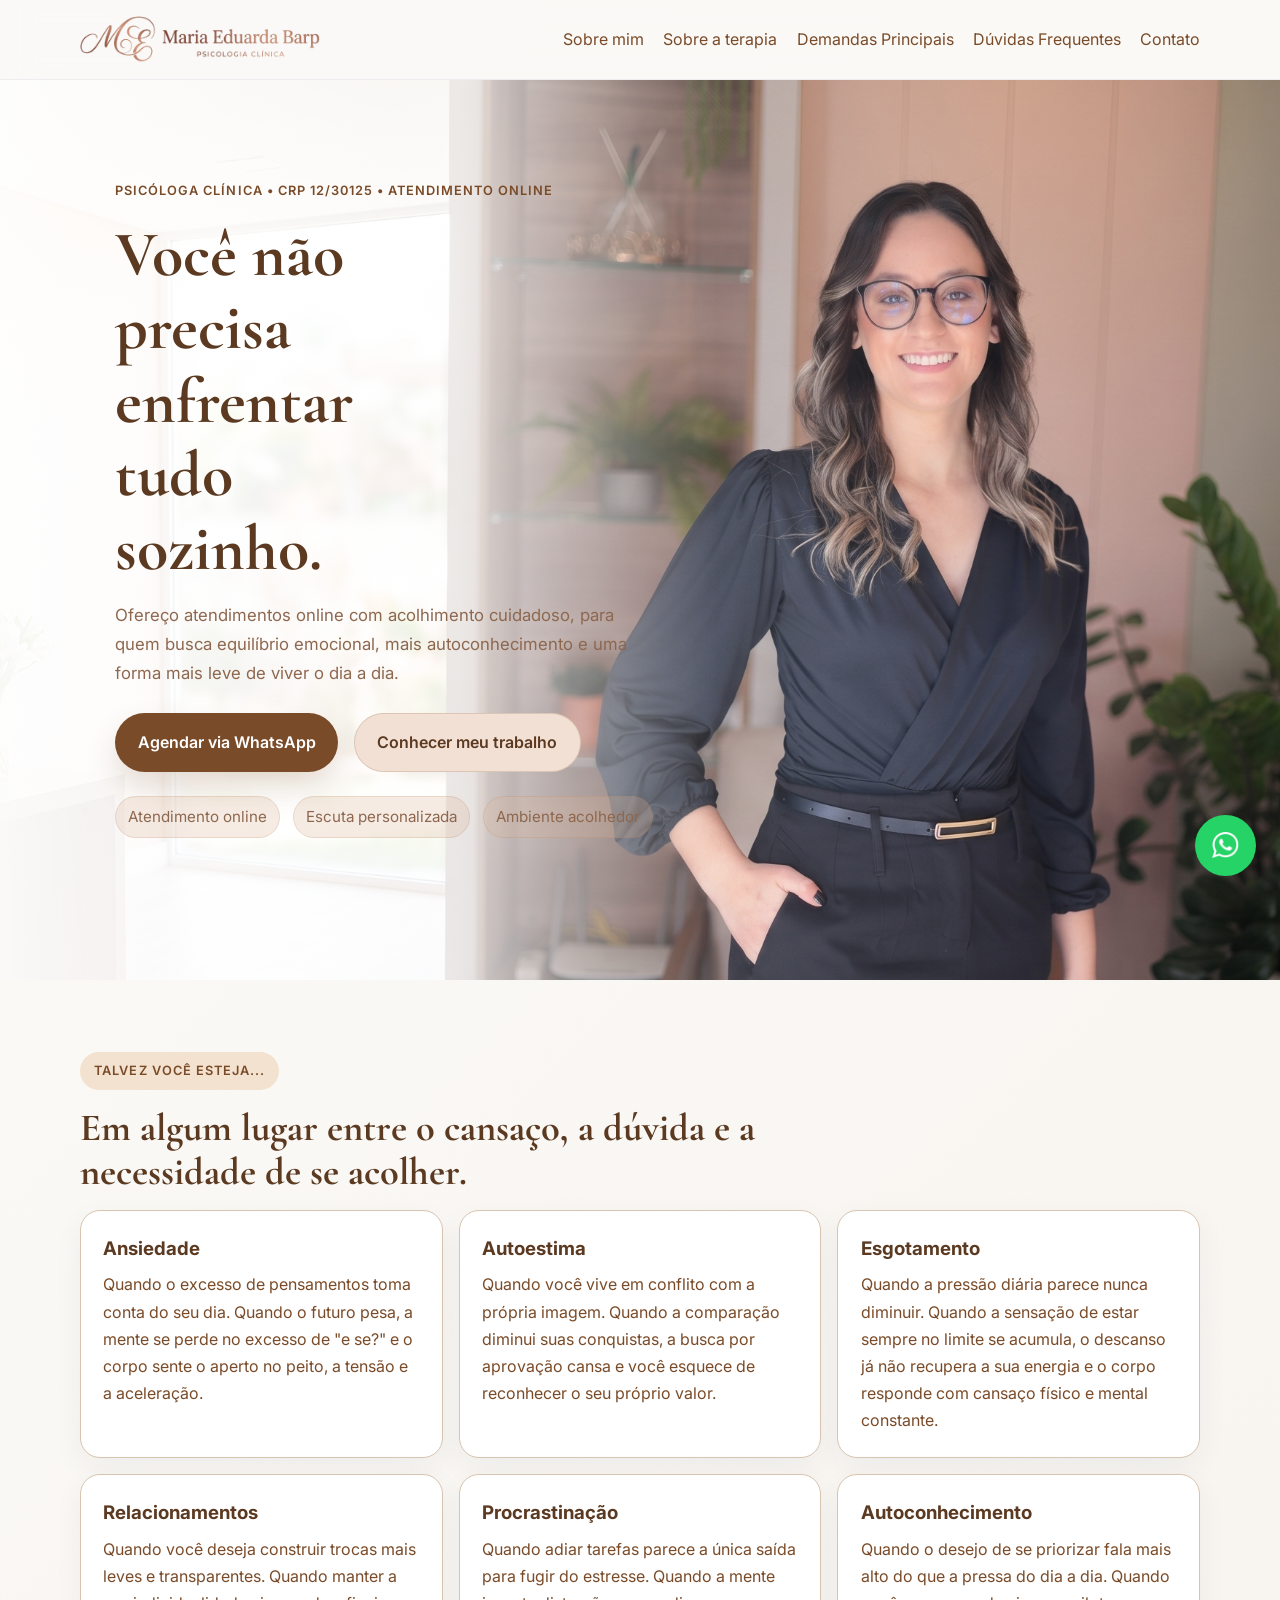
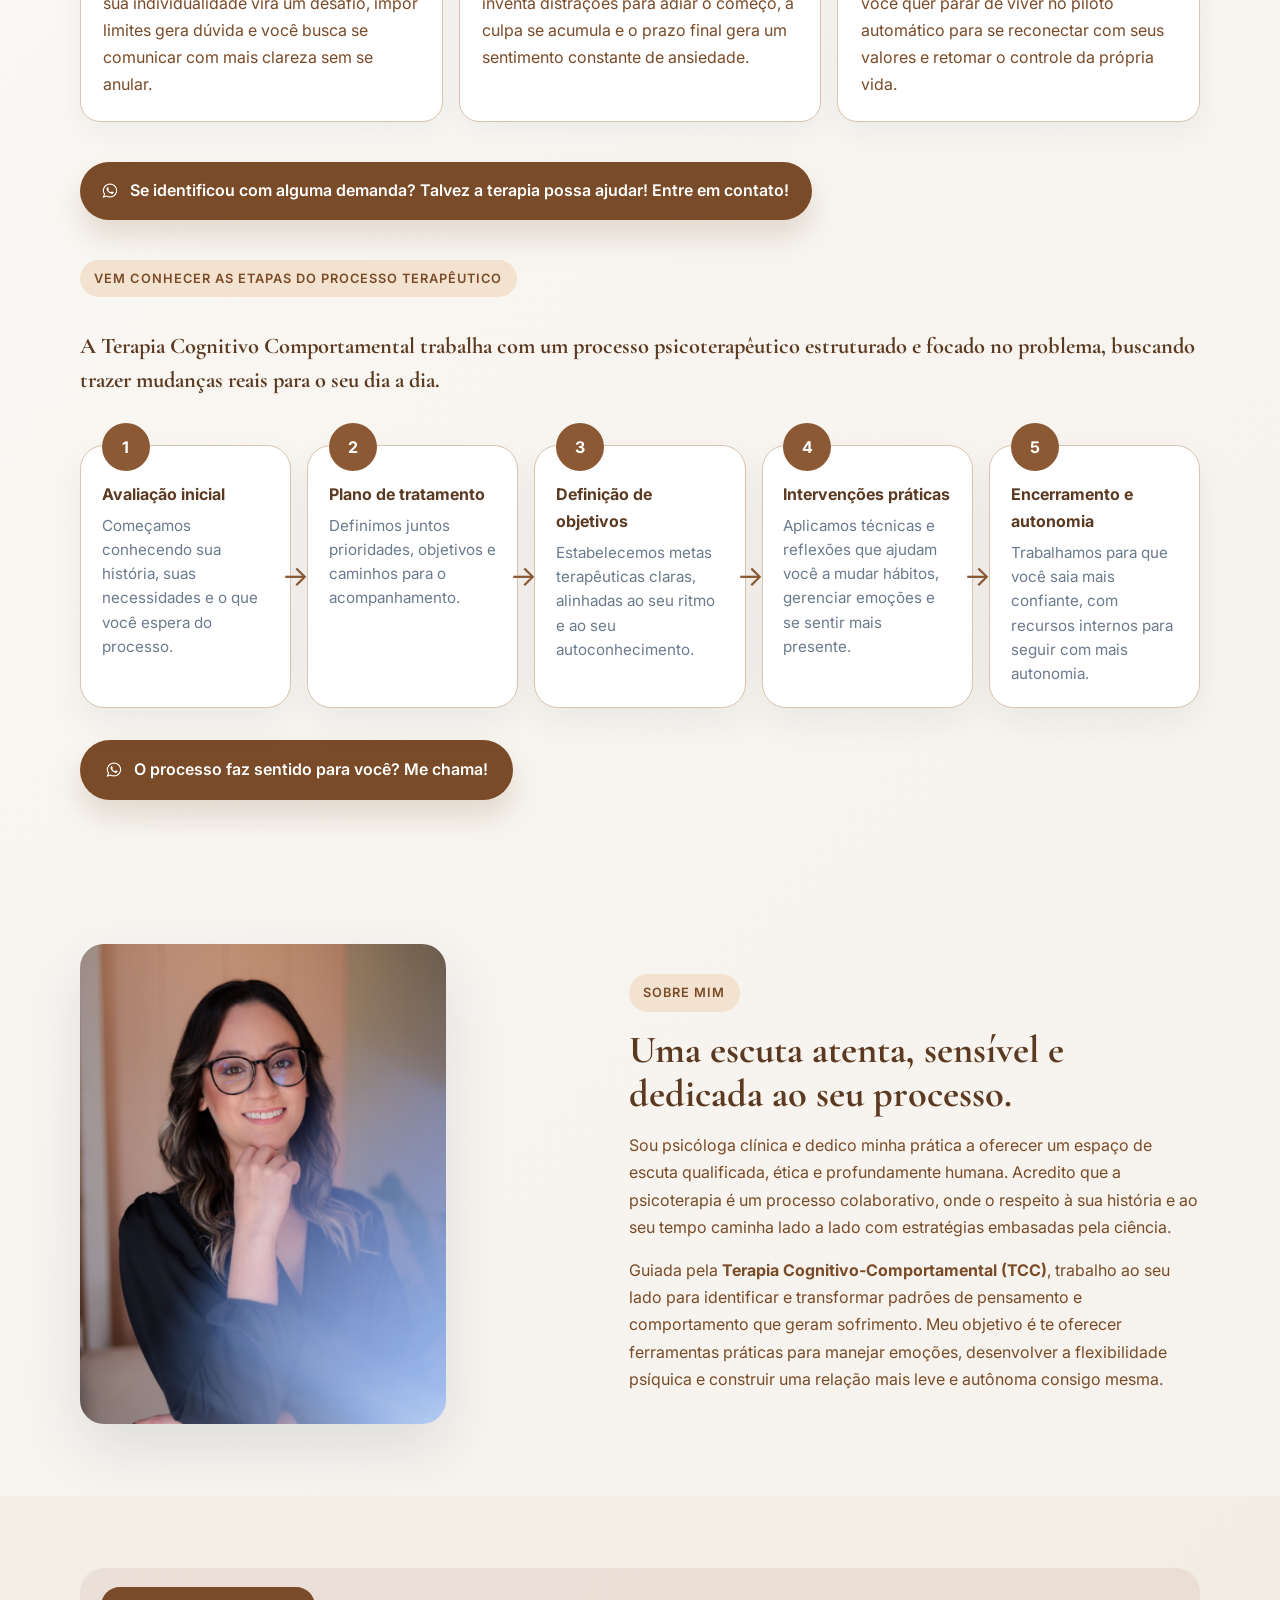
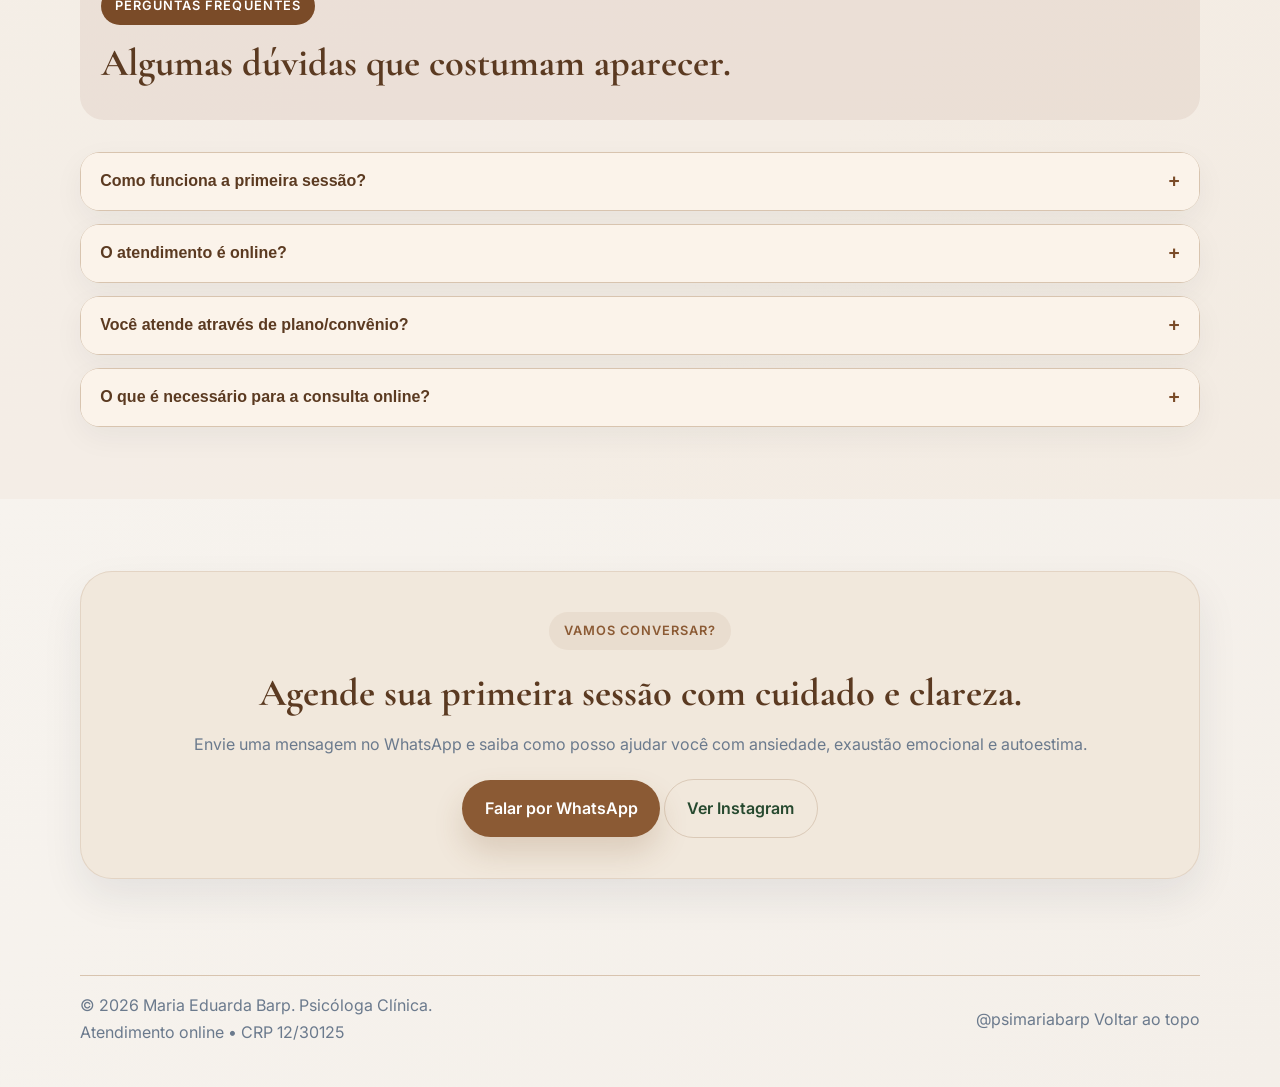
==== commit 52124f87: "Ancoragem Demandas" ====
--- a/index.html
+++ b/index.html
@@ -25,6 +25,7 @@
         <ul class="nav-links">
           <li><a href="#sobre">Sobre mim</a></li>
           <li><a href="#terapia-etapas">Sobre a terapia</a></li>
+          <li><a href="#demandas-principais">Demandas Principais</a></li>
           <li><a href="#faq">Dúvidas Frequentes</a></li>
           <li><a href="#contato">Contato</a></li>
         </ul>
@@ -59,7 +60,7 @@
              </section>
 
       <section class="section container reveal" id="terapia">
-        <div class="section-heading">
+        <div class="section-heading" id="demandas-principais">
           <p class="eyebrow eyebrow-brown">Talvez você esteja...</p>
           <h2 class="section-title-brown">Em algum lugar entre o cansaço, a dúvida e a necessidade de se acolher.</h2>
         </div>
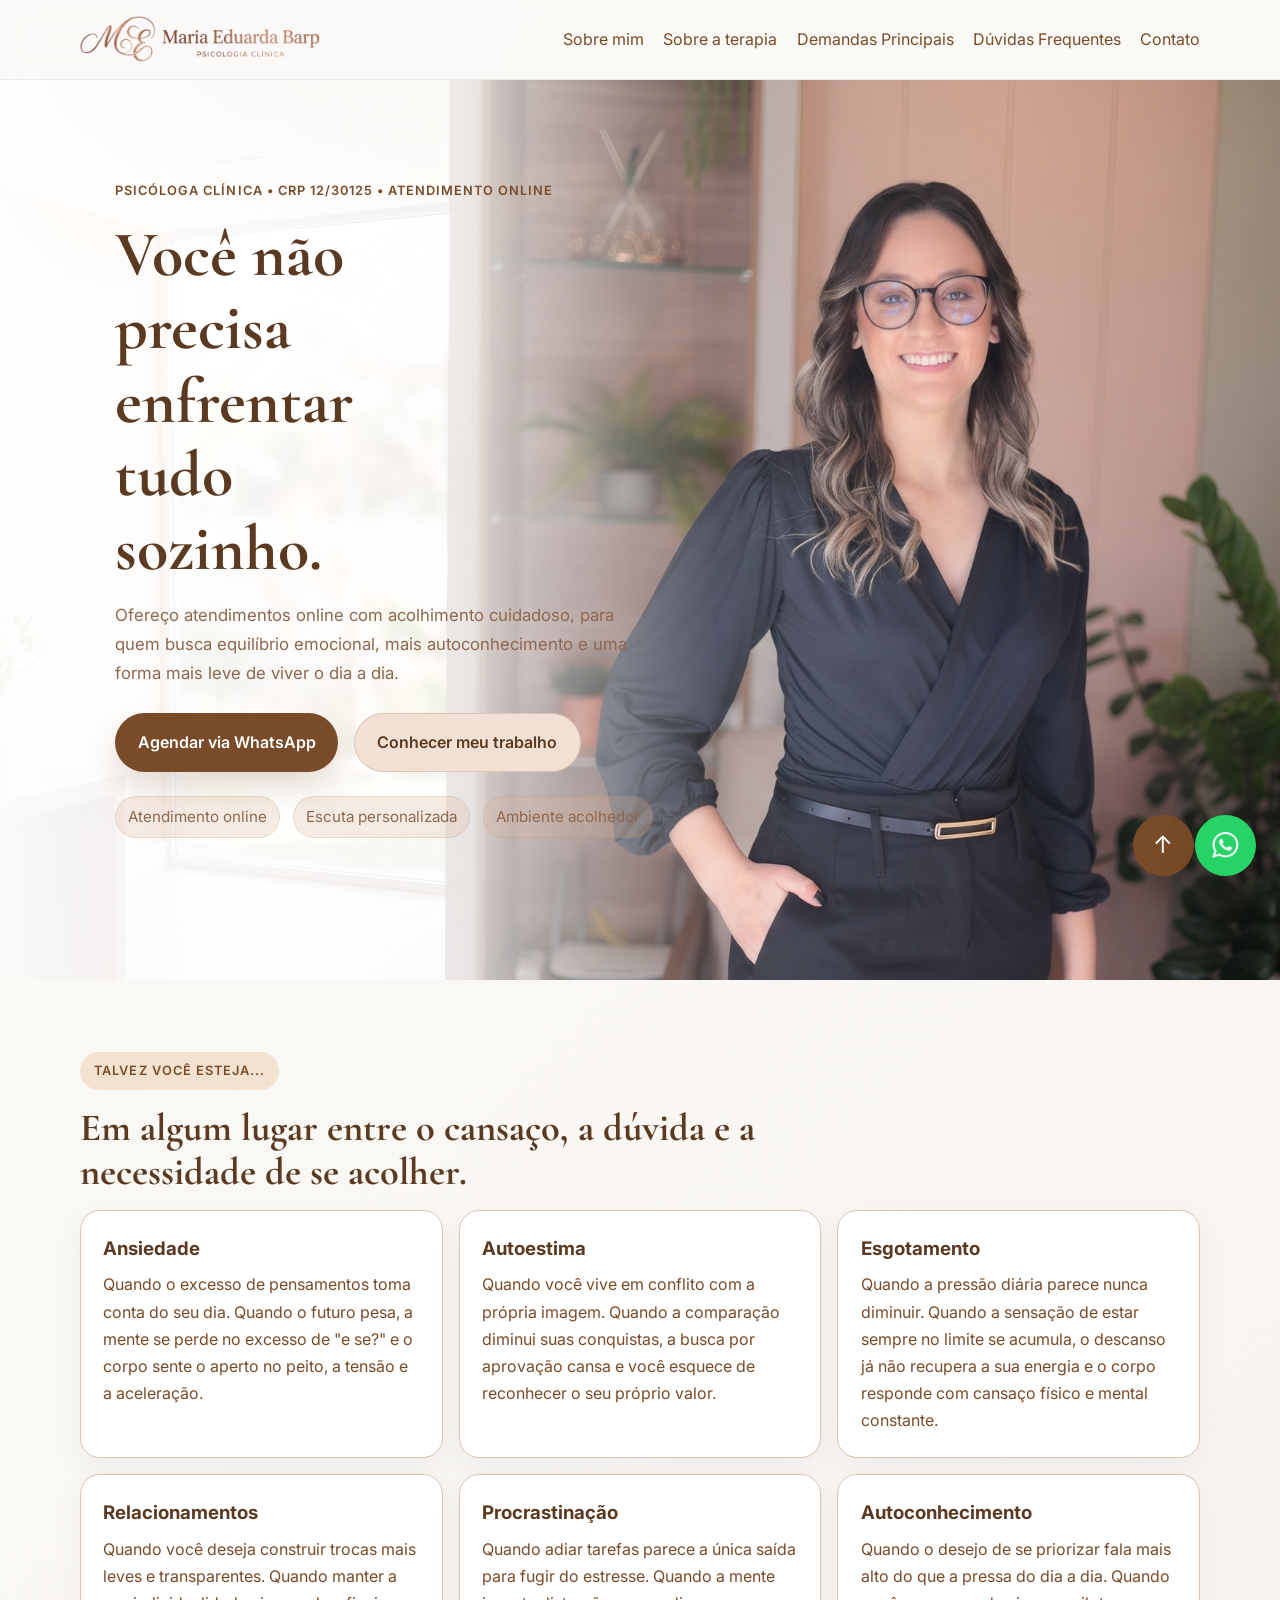
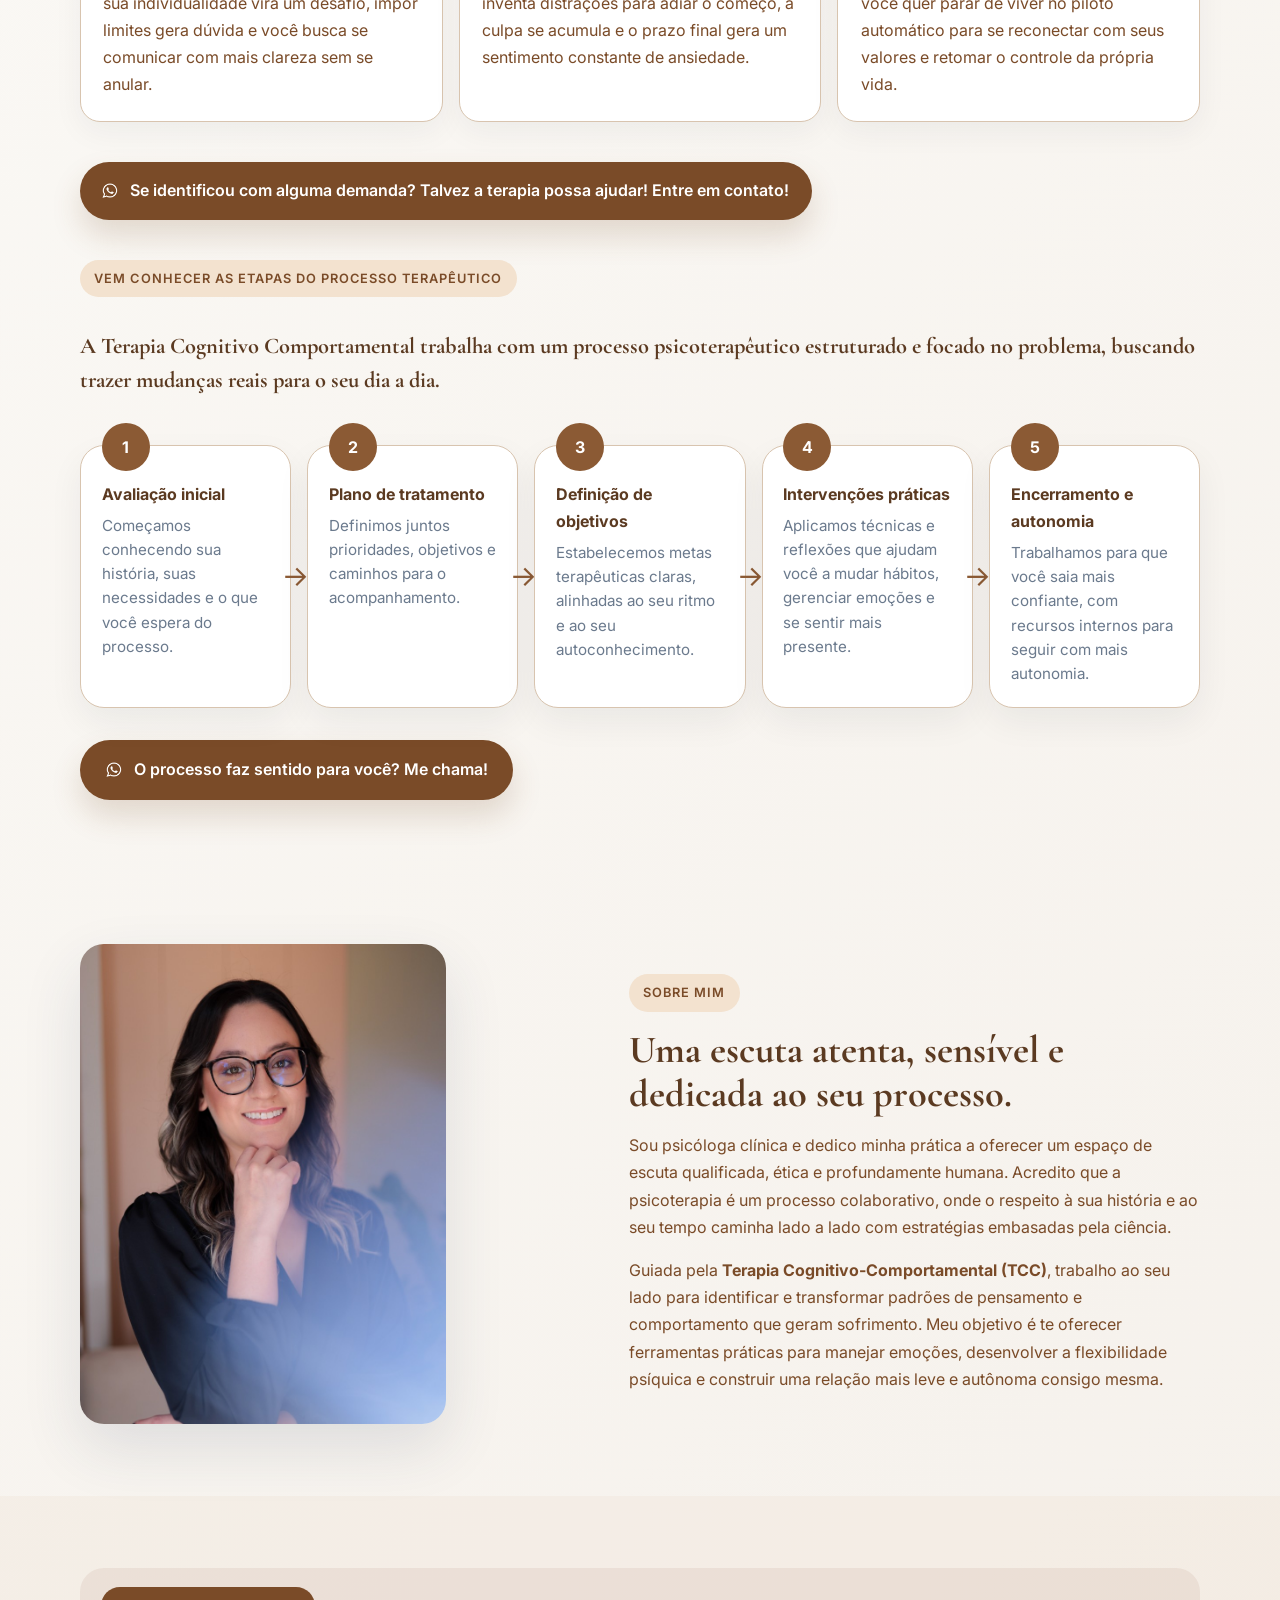
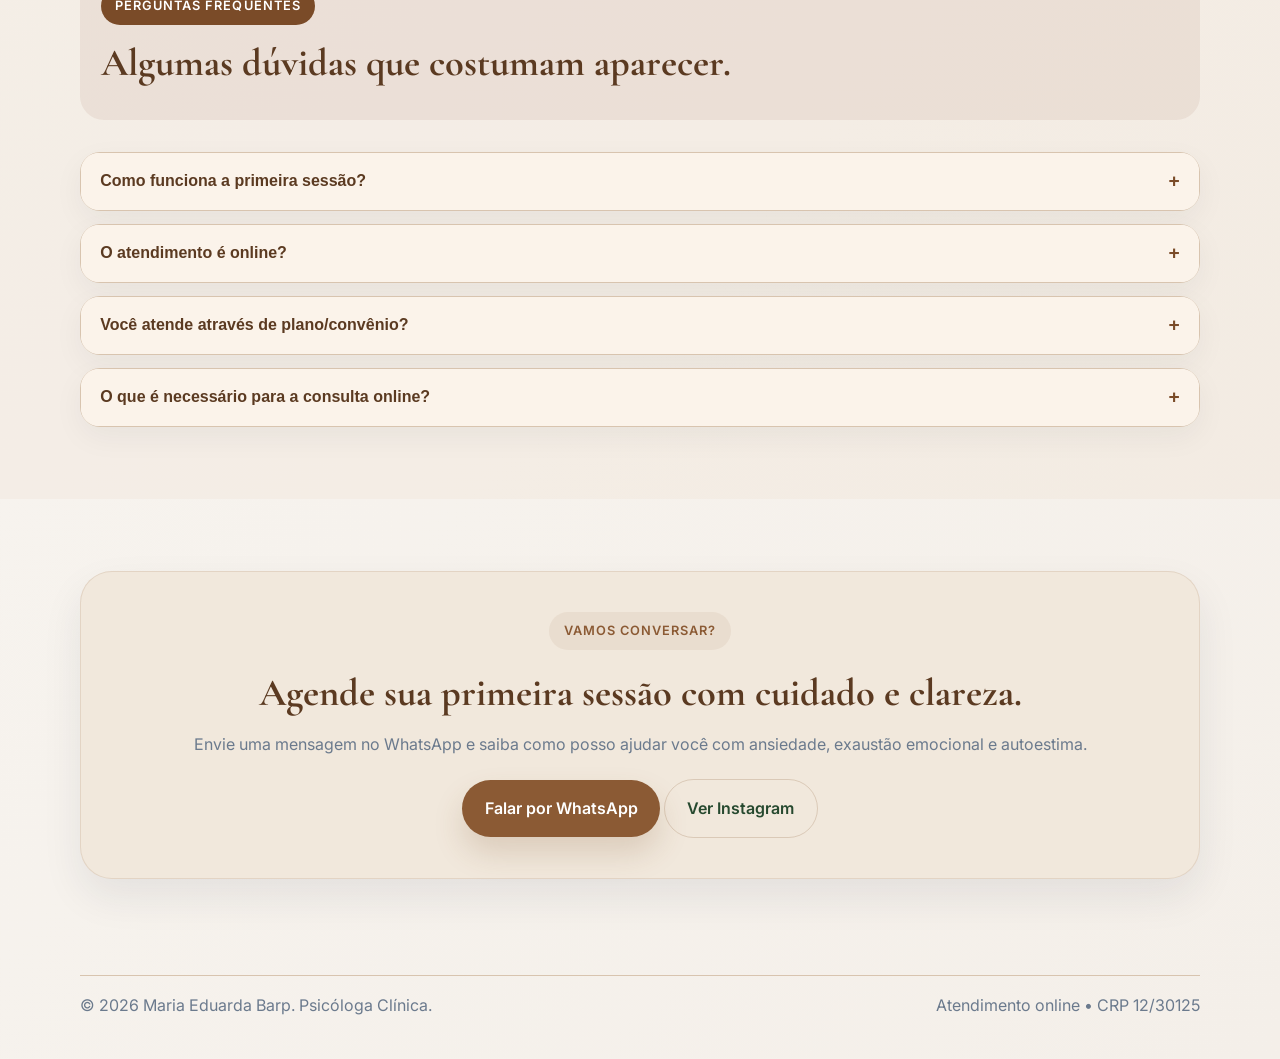
==== commit 25849b27: "Rodapé e Flecha Flutuante" ====
--- a/index.html
+++ b/index.html
@@ -247,15 +247,16 @@
       <div class="container footer-content">
         <div>
           <p>© <span id="year"></span> Maria Eduarda Barp. Psicóloga Clínica.</p>
-          <p class="footer-note">Atendimento online • CRP 12/30125</p>
         </div>
         <div class="footer-links">
-          <a href="https://www.instagram.com/psimariabarp" target="_blank" rel="noreferrer">@psimariabarp</a>
-          <a href="#top">Voltar ao topo</a>
+          <span>Atendimento online • CRP 12/30125</span>
         </div>
       </div>
     </footer>
 
+    <a class="top-float" href="#top" title="Voltar ao topo">
+      ↑
+    </a>
     <a class="whatsapp-float" href="https://wa.me/554931940936?text=Olá,%20gostaria%20de%20agendar%20uma%20consulta." target="_blank" rel="noreferrer">
       <img src="assets/wpp.png" alt="WhatsApp" />
     </a>
--- a/styles.css
+++ b/styles.css
@@ -585,14 +585,13 @@
   padding: 1.5rem 0 2.5rem;
 }
 
+.top-float,
 .whatsapp-float {
   position: fixed;
-  right: 1.5rem;
   bottom: 1.5rem;
   width: 3.8rem;
   height: 3.8rem;
   border-radius: 50%;
-  background: #25d366;
   display: inline-flex;
   align-items: center;
   justify-content: center;
@@ -601,10 +600,25 @@
   transition: transform 0.2s ease, box-shadow 0.2s ease;
 }
 
+.top-float {
+  right: 5.4rem;
+  background: #7a4b28;
+  color: #fff;
+  font-size: 1.5rem;
+  text-decoration: none;
+}
+
+.top-float:hover,
+.top-float:focus-visible,
 .whatsapp-float:hover,
 .whatsapp-float:focus-visible {
   transform: translateY(-2px);
   box-shadow: 0 22px 45px rgba(0, 0, 0, 0.22);
+}
+
+.whatsapp-float {
+  right: 1.5rem;
+  background: #25d366;
 }
 
 .whatsapp-float img {
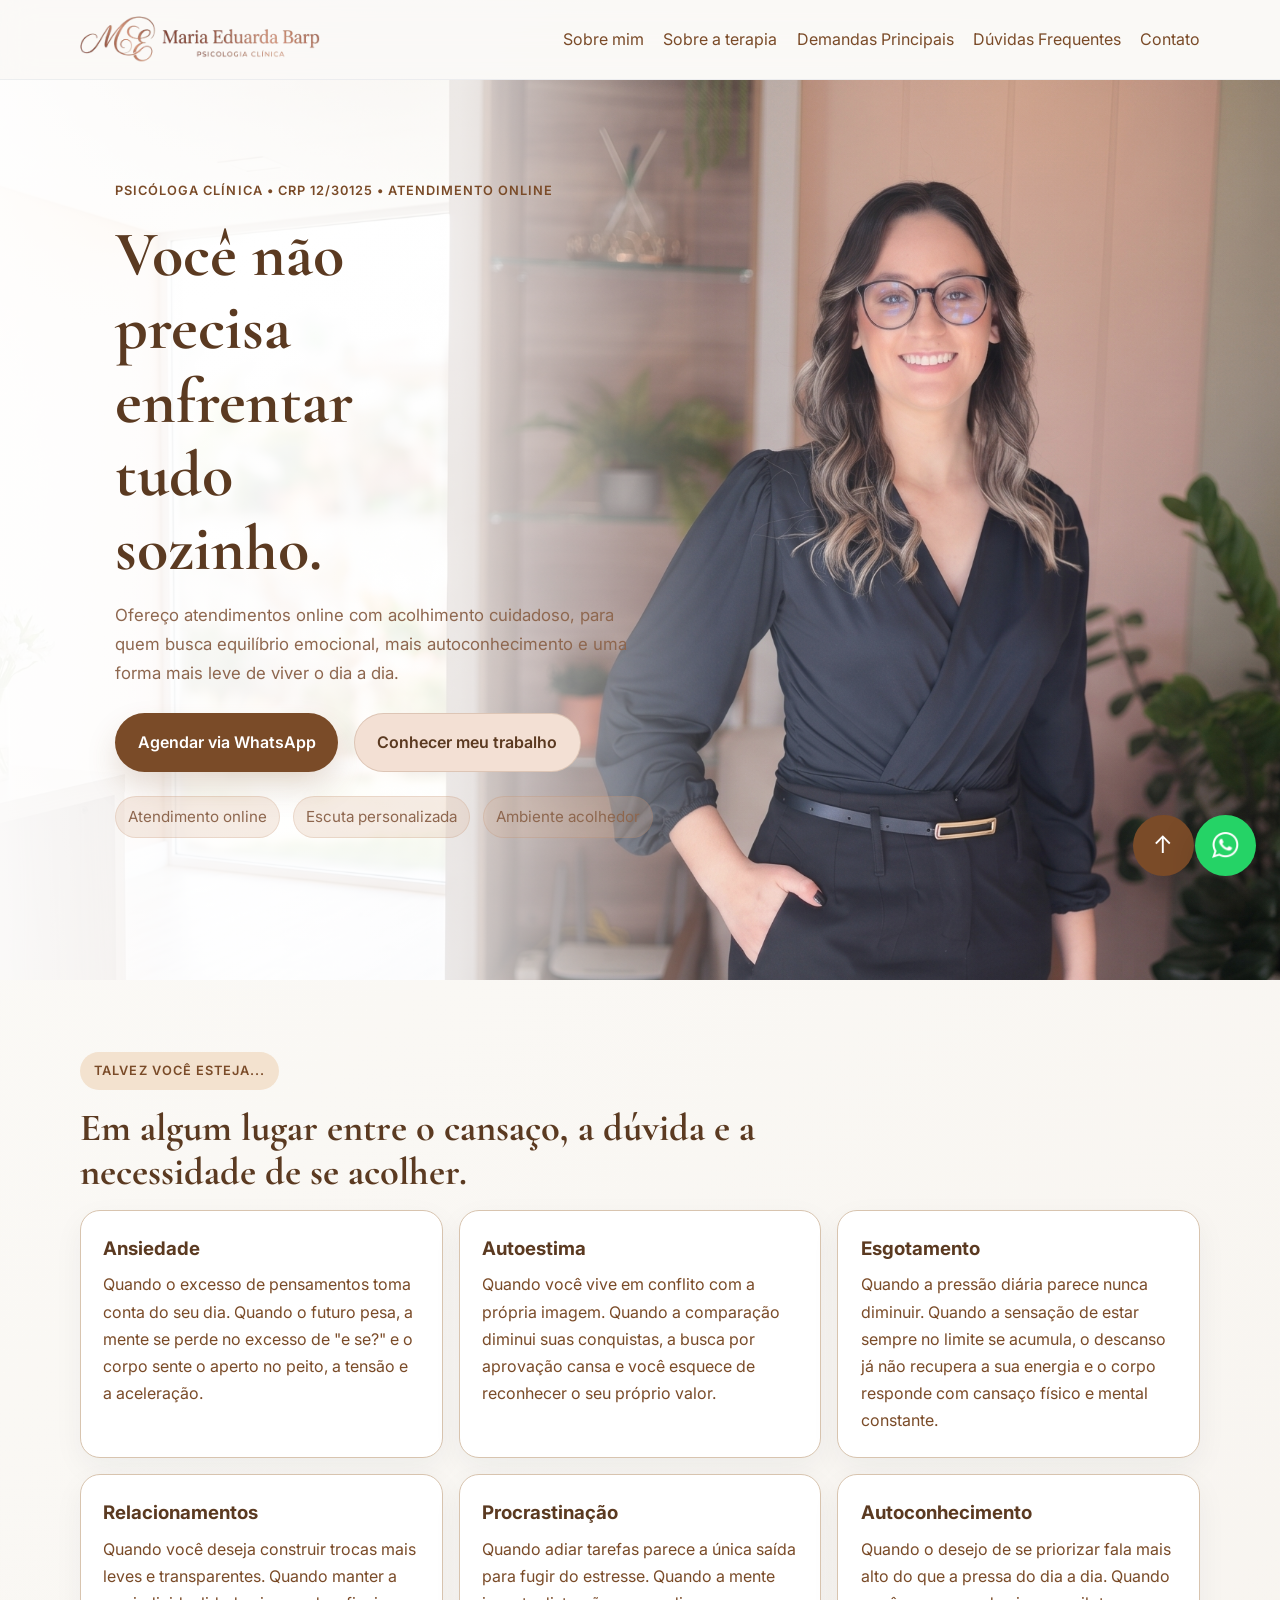
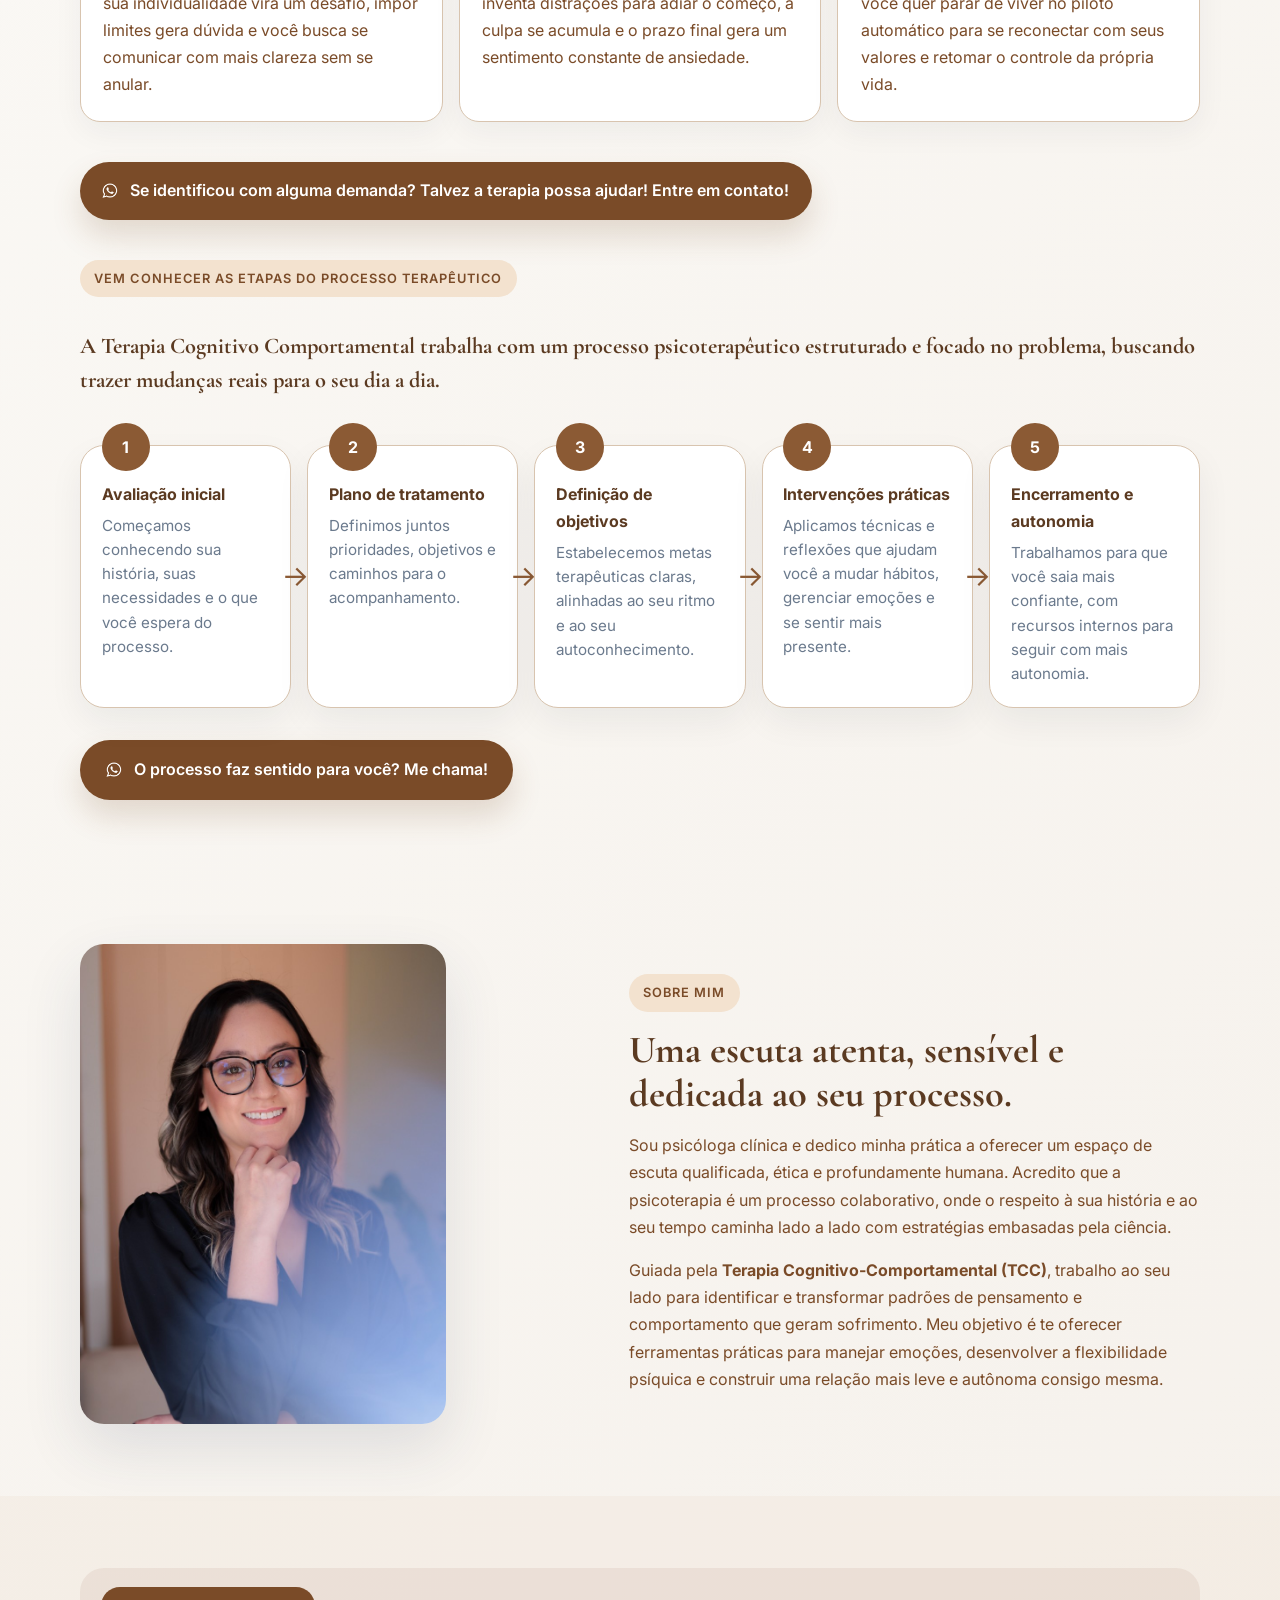
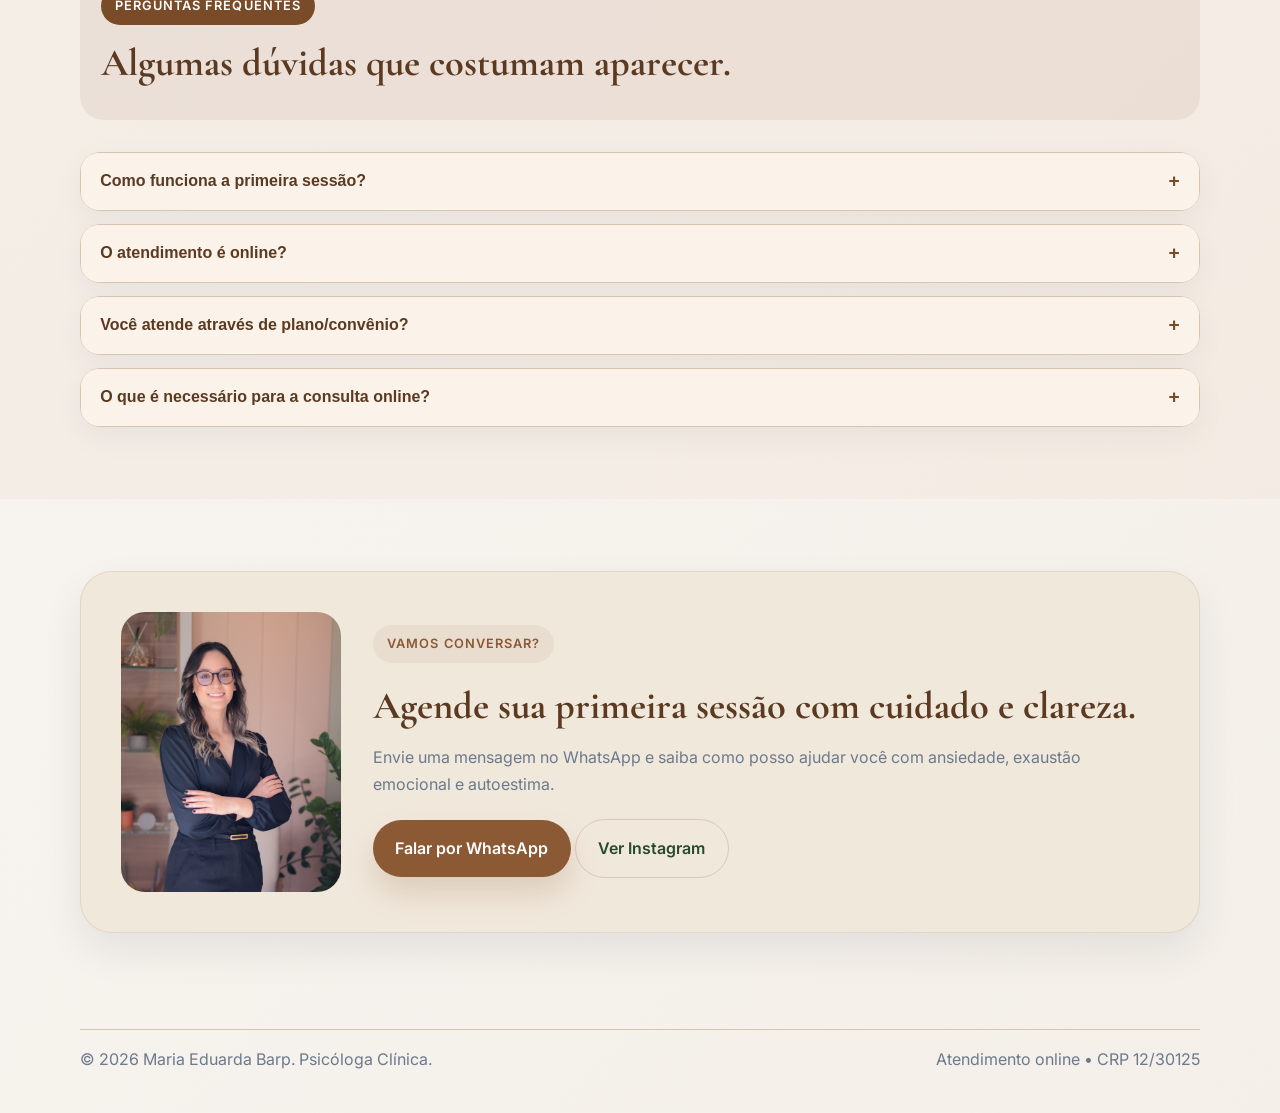
==== commit 7cf6182f: "Ajustes Contato" ====
--- a/index.html
+++ b/index.html
@@ -228,16 +228,23 @@
 
       <section class="section container" id="contato">
         <div class="cta reveal">
-          <p class="eyebrow">Vamos conversar?</p>
-          <h2>Agende sua primeira sessão com cuidado e clareza.</h2>
-          <p>Envie uma mensagem no WhatsApp e saiba como posso ajudar você com ansiedade, exaustão emocional e autoestima.</p>
-          <div class="cta-actions">
-            <a class="btn btn-primary" href="https://wa.me/554931940936?text=Olá,%20gostaria%20de%20agendar%20uma%20consulta." target="_blank" rel="noreferrer">
-              Falar por WhatsApp
-            </a>
-            <a class="btn btn-secondary" href="https://www.instagram.com/psimariabarp" target="_blank" rel="noreferrer">
-              Ver Instagram
-            </a>
+          <div class="cta-grid">
+            <div class="cta-image">
+              <img src="assets/fotofinal.jpg" alt="Foto de contato" />
+            </div>
+            <div class="cta-copy">
+              <p class="eyebrow">Vamos conversar?</p>
+              <h2>Agende sua primeira sessão com cuidado e clareza.</h2>
+              <p>Envie uma mensagem no WhatsApp e saiba como posso ajudar você com ansiedade, exaustão emocional e autoestima.</p>
+              <div class="cta-actions">
+                <a class="btn btn-primary" href="https://wa.me/554931940936?text=Olá,%20gostaria%20de%20agendar%20uma%20consulta." target="_blank" rel="noreferrer">
+                  Falar por WhatsApp
+                </a>
+                <a class="btn btn-secondary" href="https://www.instagram.com/psimariabarp" target="_blank" rel="noreferrer">
+                  Ver Instagram
+                </a>
+              </div>
+            </div>
           </div>
         </div>
       </section>
--- a/styles.css
+++ b/styles.css
@@ -546,12 +546,34 @@
   padding: 2.5rem;
   border-radius: 2rem;
   background: #f1e8dc;
-  text-align: center;
   color: var(--text);
   box-shadow: 0 18px 40px rgba(26, 41, 63, 0.08);
   border: 1px solid rgba(139, 90, 52, 0.14);
 }
 
+.cta-grid {
+  display: grid;
+  grid-template-columns: minmax(150px, 220px) 1fr;
+  gap: 2rem;
+  align-items: center;
+}
+
+.cta-image {
+  border-radius: 1.5rem;
+  overflow: hidden;
+  max-width: 220px;
+}
+
+.cta-image img {
+  width: 100%;
+  height: auto;
+  display: block;
+}
+
+.cta-copy {
+  text-align: left;
+}
+
 .cta .eyebrow {
   background: rgba(139, 90, 52, 0.08);
   color: var(--accent);
@@ -559,7 +581,7 @@
 
 .cta h2 {
   color: #5b3a21;
-  text-align: center;
+  text-align: left;
   max-width: none;
   width: 100%;
 }
@@ -567,7 +589,7 @@
 .cta p {
   color: var(--muted);
   margin-bottom: 1.3rem;
-  text-align: center;
+  text-align: left;
 }
 
 .cta .btn-primary {
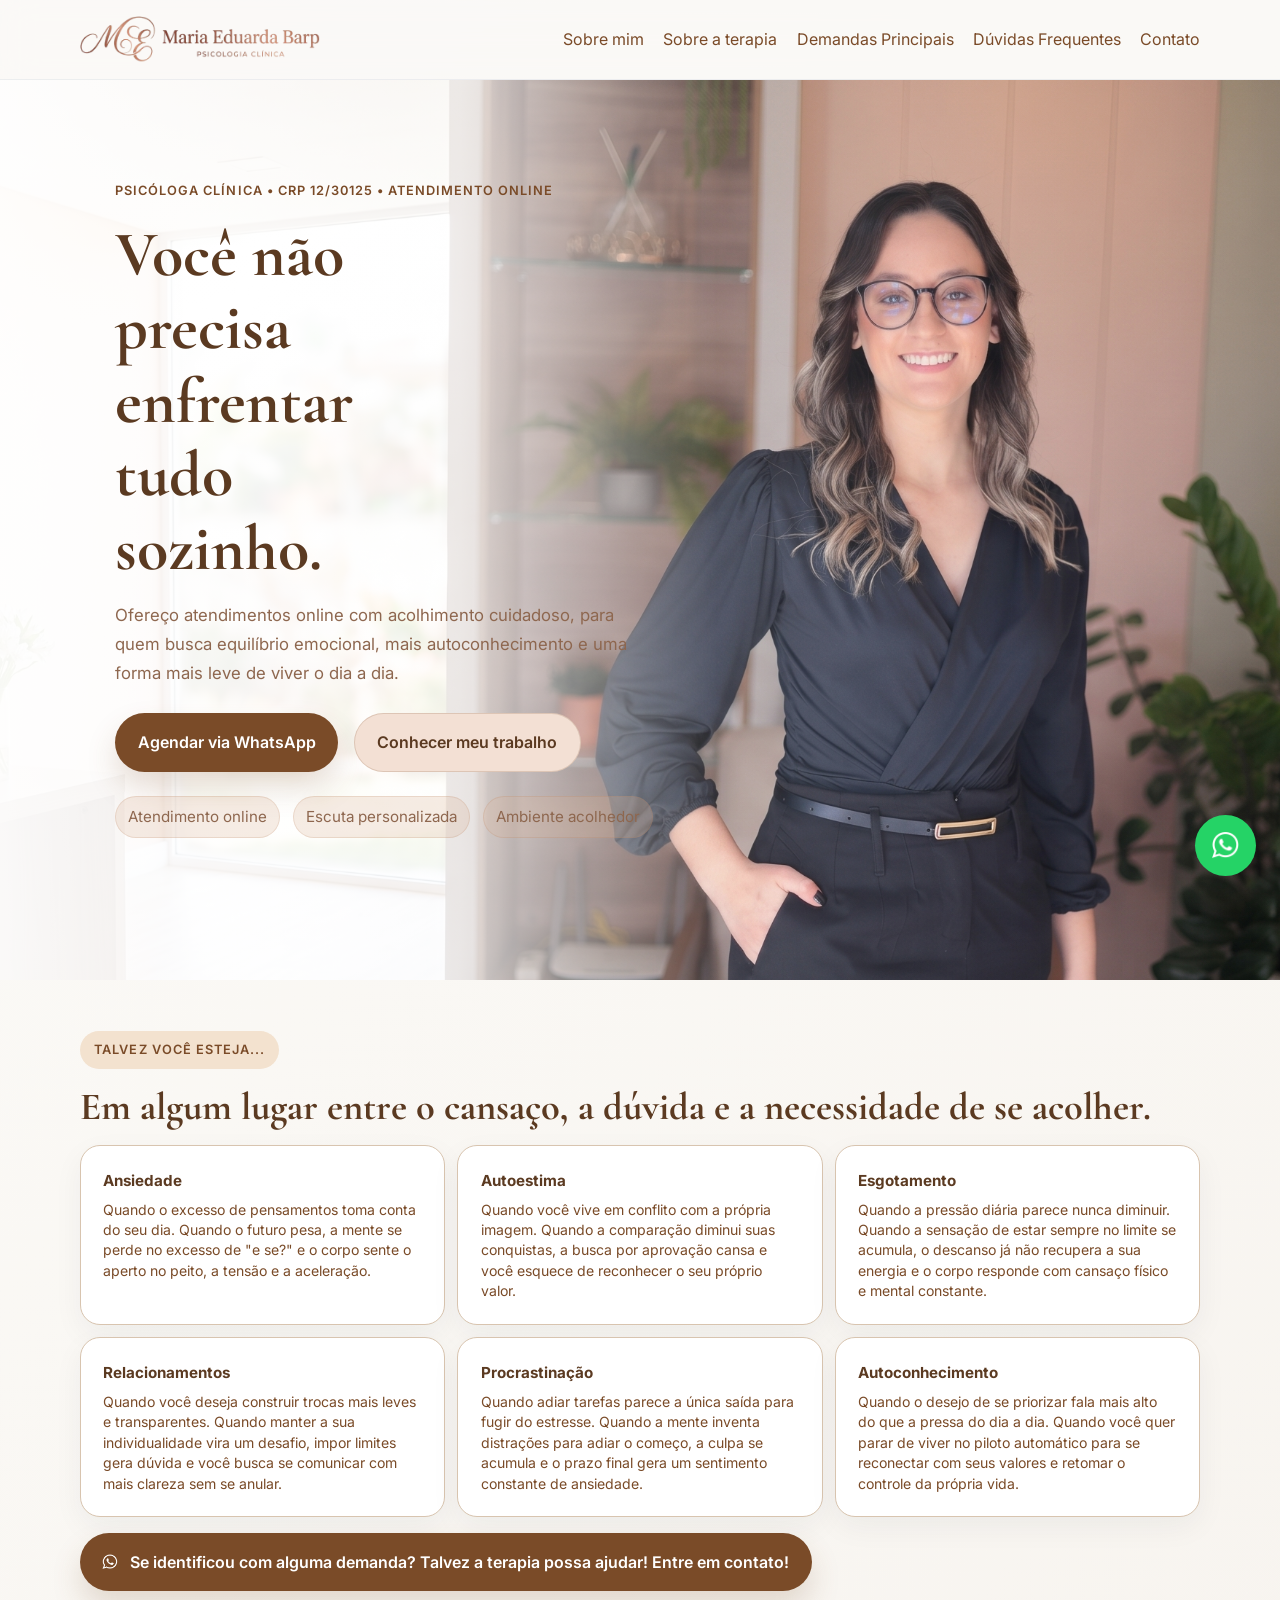
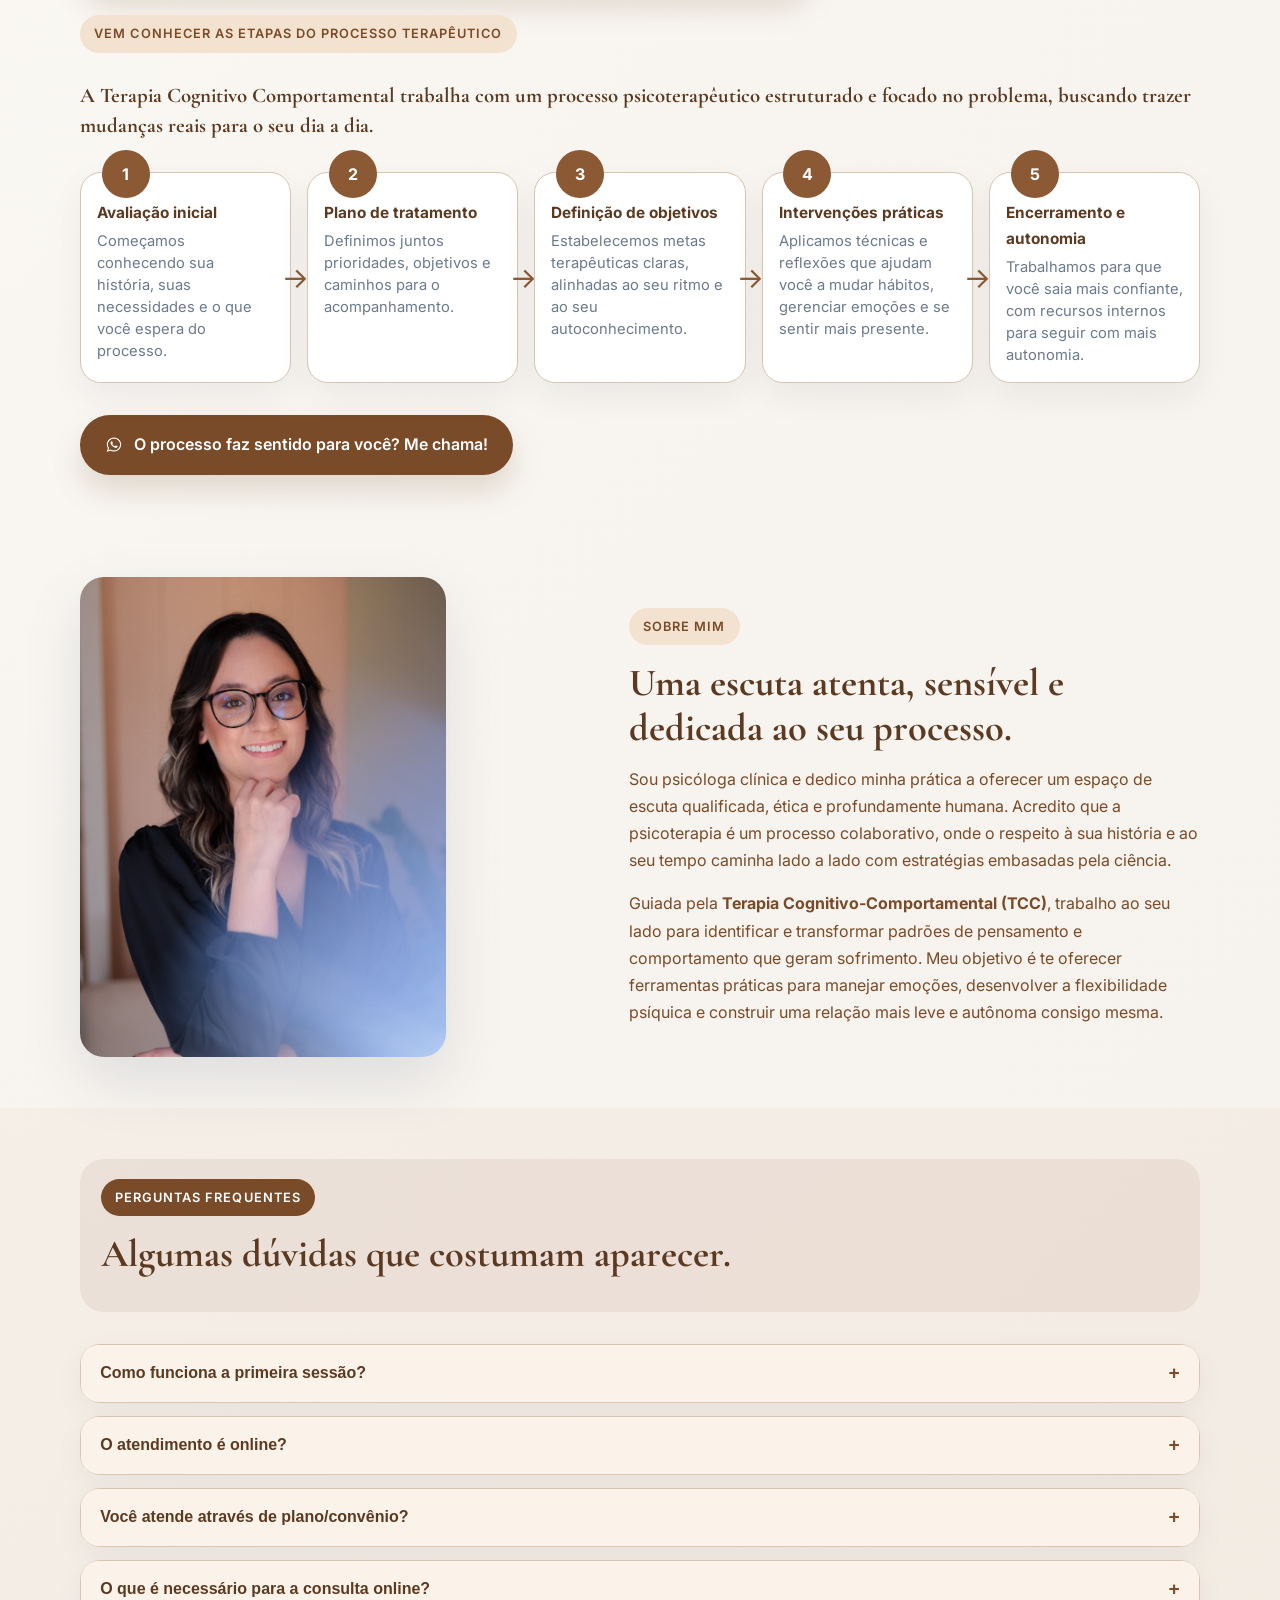
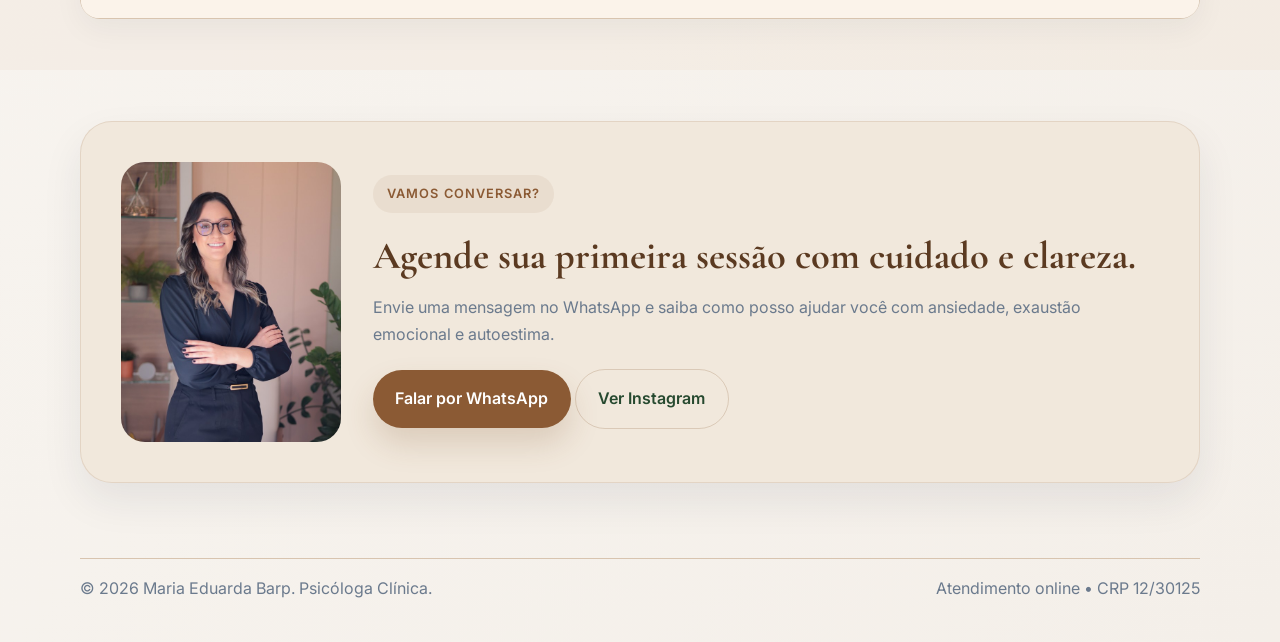
==== commit 23109662: "Ajuste de Tamanho de Letra e Remoção do Botão Voltar ao Topo" ====
--- a/index.html
+++ b/index.html
@@ -261,9 +261,6 @@
       </div>
     </footer>
 
-    <a class="top-float" href="#top" title="Voltar ao topo">
-      ↑
-    </a>
     <a class="whatsapp-float" href="https://wa.me/554931940936?text=Olá,%20gostaria%20de%20agendar%20uma%20consulta." target="_blank" rel="noreferrer">
       <img src="assets/wpp.png" alt="WhatsApp" />
     </a>
--- a/styles.css
+++ b/styles.css
@@ -279,7 +279,7 @@
 }
 
 .section {
-  padding: 4.5rem 0;
+  padding: 3.2rem 0;
 }
 
 .section-alt {
@@ -306,6 +306,19 @@
   color: #5b3a21;
 }
 
+#demandas-principais {
+  scroll-margin-top: 5rem;
+}
+
+#terapia-etapas {
+  scroll-margin-top: 5rem;
+}
+
+#terapia .section-heading h2 {
+  white-space: nowrap;
+  overflow-wrap: normal;
+}
+
 .section-heading h2,
 .about-copy h2,
 .cta h2 {
@@ -322,24 +335,24 @@
 .cards-grid {
   display: grid;
   grid-template-columns: repeat(3, minmax(0, 1fr));
-  gap: 1rem;
+  gap: 0.75rem;
 }
 
 .therapy-action {
-  margin-top: 2.5rem;
+  margin-top: 1rem;
 }
 
 .therapy-steps {
-  margin-top: 2.5rem;
+  margin-top: 1.5rem;
 }
 
 .therapy-steps h3 {
   font-family: "Cormorant Garamond", serif;
-  font-size: clamp(1.1rem, 2.1vw, 1.4rem);
-  margin: 1rem 0 3rem;
+  font-size: clamp(1rem, 1.9vw, 1.3rem);
+  margin: 0.8rem 0 2rem;
   color: #5b3a21;
   max-width: 100%;
-  line-height: 1.5;
+  line-height: 1.4;
 }
 
 .therapy-steps-actions {
@@ -370,11 +383,11 @@
   position: relative;
   display: grid;
   grid-template-columns: 1fr;
-  gap: 1rem;
-  padding: 2.2rem 1.3rem 1.3rem;
+  gap: 0.85rem;
+  padding: 1.7rem 1rem 1rem;
   background: var(--surface);
   border: 1px solid var(--border);
-  border-radius: 1.5rem;
+  border-radius: 1.3rem;
   box-shadow: 0 14px 35px rgba(24, 37, 58, 0.06);
 }
 
@@ -405,15 +418,15 @@
 }
 
 .step-card h4 {
-  margin-bottom: 0.35rem;
-  font-size: 1rem;
+  margin-bottom: 0.25rem;
+  font-size: 0.96rem;
   color: #5b3a21;
 }
 
 .step-card p {
   color: var(--muted);
-  font-size: 0.95rem;
-  line-height: 1.6;
+  font-size: 0.92rem;
+  line-height: 1.5;
 }
 
 .info-card,
@@ -431,12 +444,15 @@
 
 .info-card h3,
 .timeline-card h3 {
-  margin-bottom: 0.4rem;
+  margin-bottom: 0.35rem;
+  font-size: 0.95rem;
   color: #5b3a21;
 }
 
 .info-card p {
   color: #7a4b28;
+  font-size: 0.88rem;
+  line-height: 1.45;
 }
 
 .timeline-card p,
@@ -607,9 +623,9 @@
   padding: 1.5rem 0 2.5rem;
 }
 
-.top-float,
 .whatsapp-float {
   position: fixed;
+  right: 1.5rem;
   bottom: 1.5rem;
   width: 3.8rem;
   height: 3.8rem;
@@ -617,30 +633,16 @@
   display: inline-flex;
   align-items: center;
   justify-content: center;
+  background: #25d366;
   box-shadow: 0 18px 40px rgba(0, 0, 0, 0.18);
   z-index: 50;
   transition: transform 0.2s ease, box-shadow 0.2s ease;
 }
 
-.top-float {
-  right: 5.4rem;
-  background: #7a4b28;
-  color: #fff;
-  font-size: 1.5rem;
-  text-decoration: none;
-}
-
-.top-float:hover,
-.top-float:focus-visible,
 .whatsapp-float:hover,
 .whatsapp-float:focus-visible {
   transform: translateY(-2px);
   box-shadow: 0 22px 45px rgba(0, 0, 0, 0.22);
-}
-
-.whatsapp-float {
-  right: 1.5rem;
-  background: #25d366;
 }
 
 .whatsapp-float img {
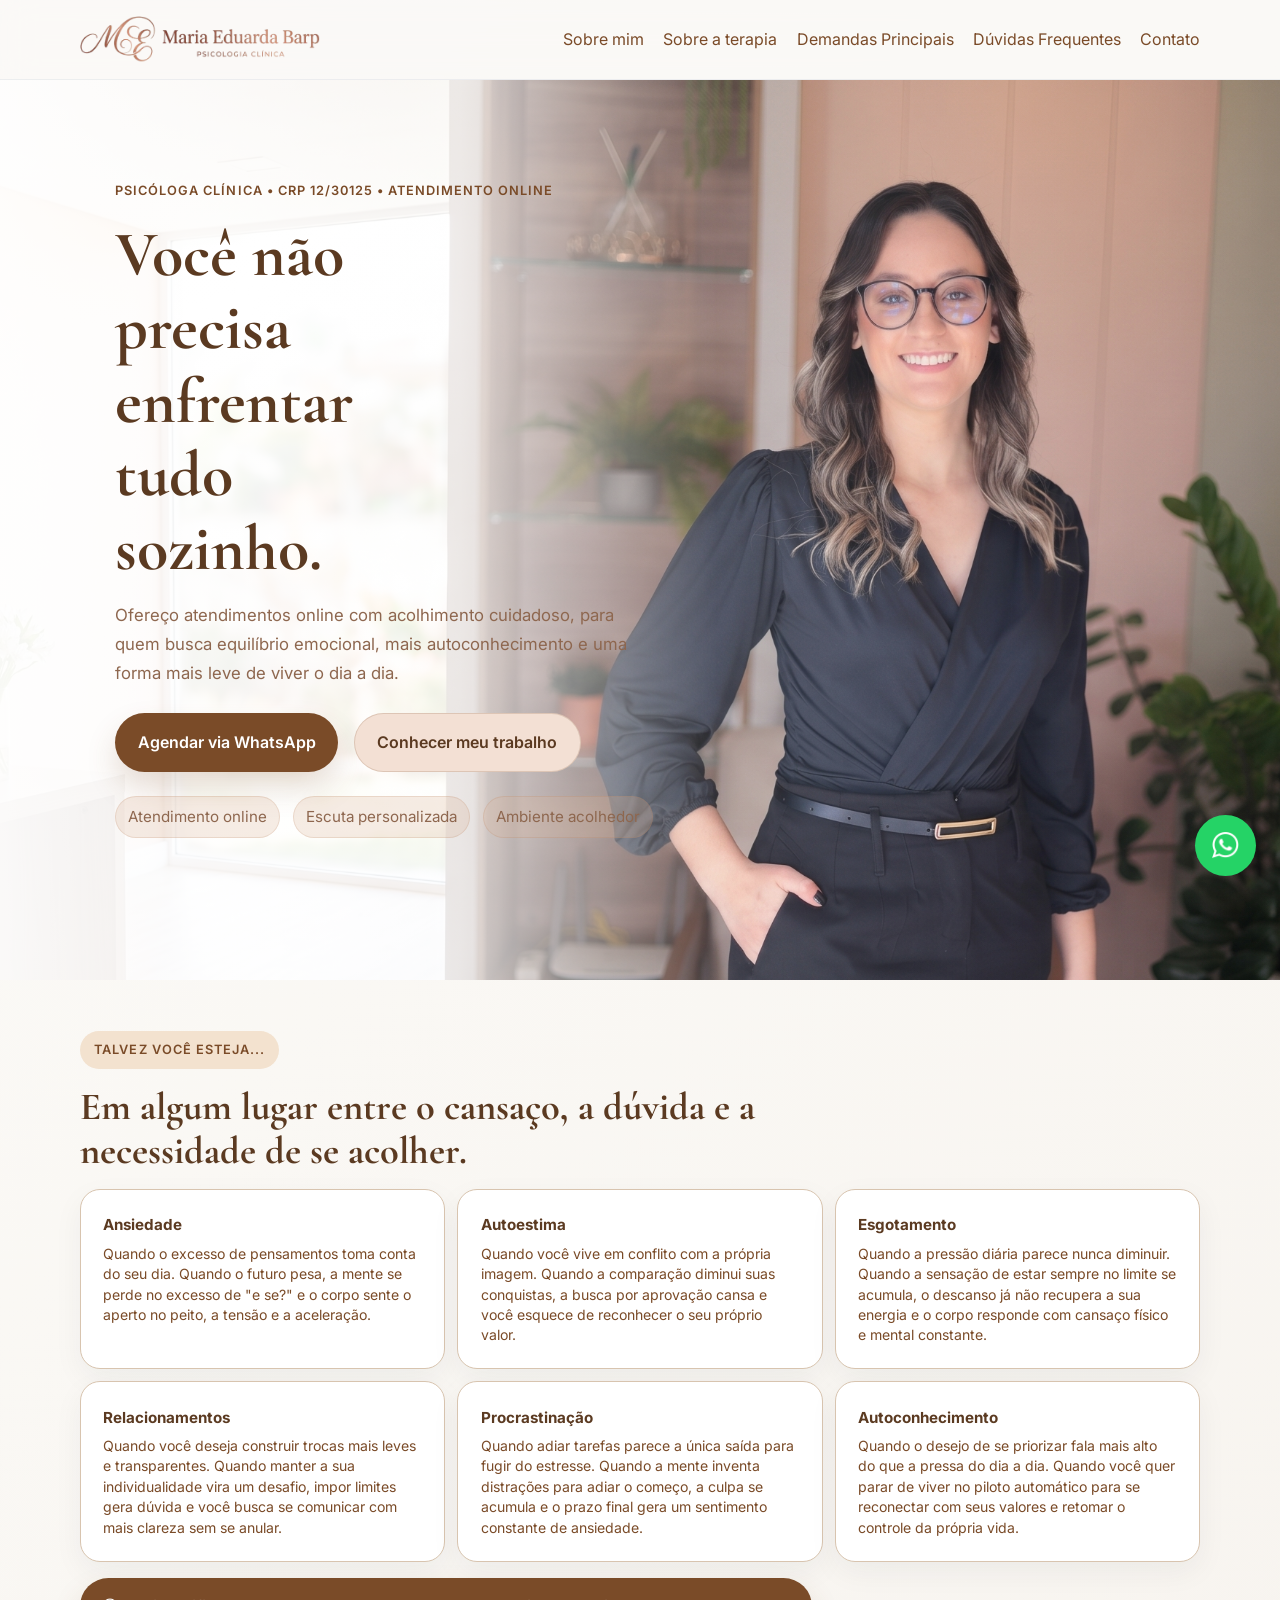
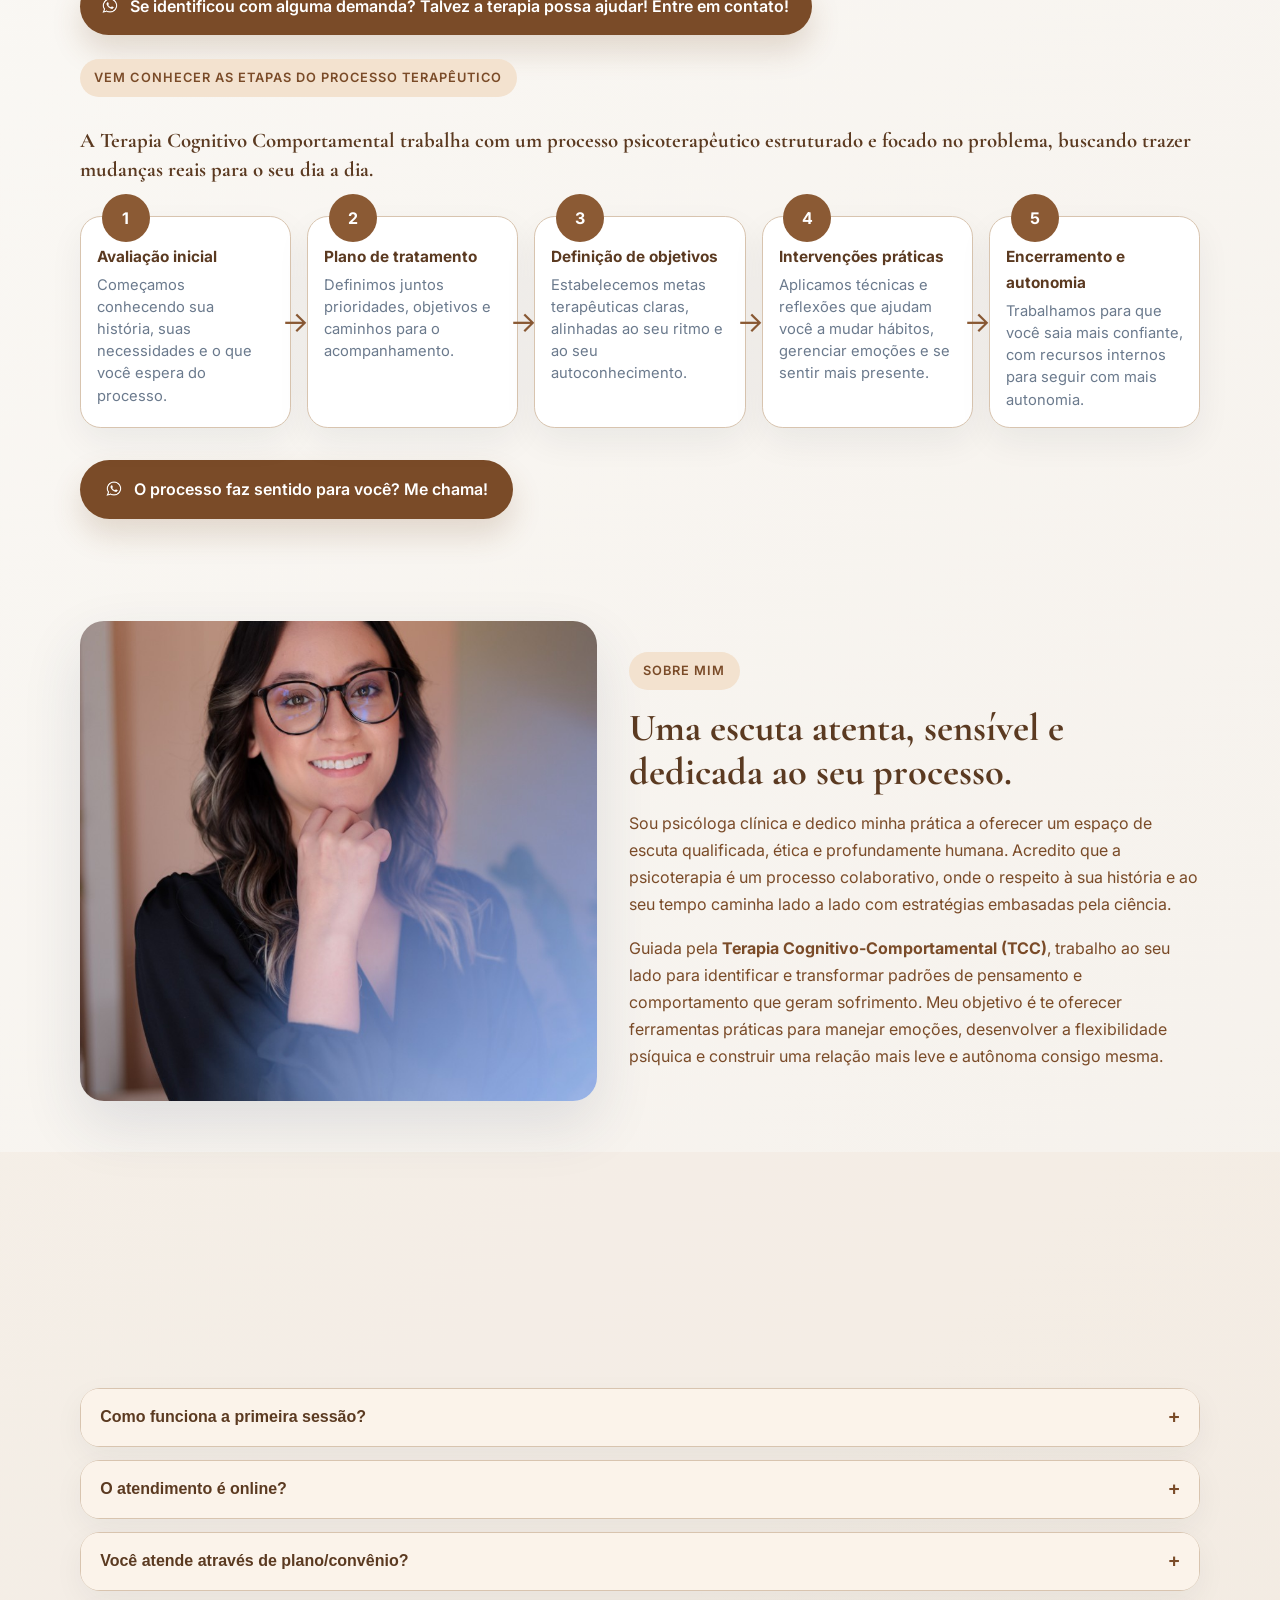
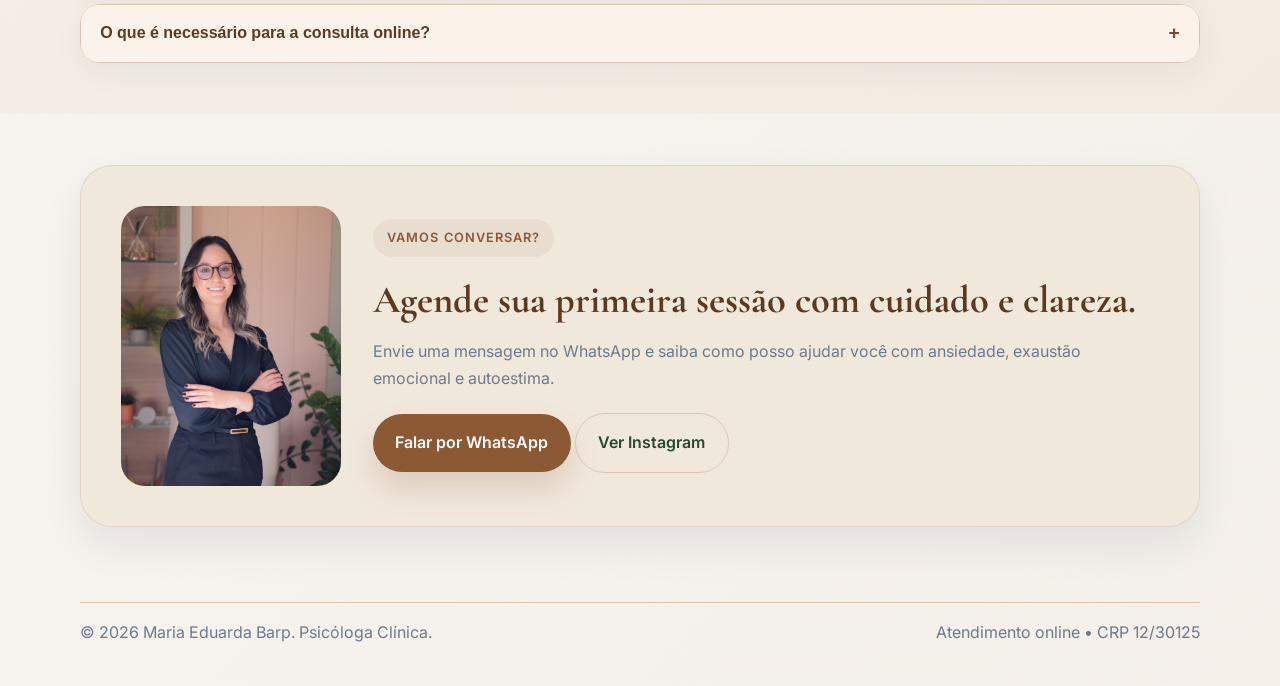
==== commit e8915ee7: "Aba Menu Mobile" ====
--- a/index.html
+++ b/index.html
@@ -22,7 +22,15 @@
         <a class="logo" href="#top">
           <img src="assets/logo certea.png" alt="Logo de Maria Eduarda Barp" />
         </a>
-        <ul class="nav-links">
+        <button class="mobile-menu-toggle" aria-expanded="false" aria-controls="primary-navigation" aria-label="Abrir menu">
+          <span class="menu-icon" aria-hidden="true">
+            <span></span>
+            <span></span>
+            <span></span>
+          </span>
+          Menu
+        </button>
+        <ul class="nav-links" id="primary-navigation">
           <li><a href="#sobre">Sobre mim</a></li>
           <li><a href="#terapia-etapas">Sobre a terapia</a></li>
           <li><a href="#demandas-principais">Demandas Principais</a></li>
--- a/styles.css
+++ b/styles.css
@@ -14,13 +14,17 @@
   box-sizing: border-box;
   margin: 0;
   padding: 0;
+  min-width: 0;
 }
 
 html {
   scroll-behavior: smooth;
+  min-width: 0;
 }
 
 body {
+  min-width: 0;
+  overflow-x: hidden;
   font-family: "Inter", sans-serif;
   color: var(--text);
   background: linear-gradient(135deg, #fcfbf8 0%, var(--bg) 100%);
@@ -35,6 +39,18 @@
 a {
   color: inherit;
   text-decoration: none;
+}
+
+.sr-only {
+  position: absolute;
+  width: 1px;
+  height: 1px;
+  padding: 0;
+  margin: -1px;
+  overflow: hidden;
+  clip: rect(0, 0, 0, 0);
+  white-space: nowrap;
+  border: 0;
 }
 
 .container {
@@ -76,11 +92,28 @@
   display: flex;
   gap: 1.2rem;
   list-style: none;
+  align-items: center;
 }
 
 .nav-links a {
   transition: color 0.2s ease;
   color: #7a4b28;
+}
+
+.mobile-menu-toggle {
+  display: none;
+  border: 1px solid rgba(122, 75, 40, 0.18);
+  background: rgba(243, 224, 212, 0.18);
+  color: var(--primary-dark);
+  font-weight: 700;
+  border-radius: 0.9rem;
+  padding: 0.85rem 1.1rem;
+  cursor: pointer;
+}
+
+.mobile-menu-toggle:hover,
+.mobile-menu-toggle:focus-visible {
+  background: rgba(243, 224, 212, 0.28);
 }
 
 .nav-links a:hover,
@@ -315,8 +348,8 @@
 }
 
 #terapia .section-heading h2 {
-  white-space: nowrap;
-  overflow-wrap: normal;
+  white-space: normal;
+  overflow-wrap: anywhere;
 }
 
 .section-heading h2,
@@ -498,6 +531,279 @@
   color: #5b3a21;
 }
 
+@media (max-width: 900px) {
+  .site-header {
+    padding: 0 1rem;
+  }
+
+  .navbar {
+    flex-wrap: wrap;
+    gap: 0.75rem;
+  }
+
+  .nav-links {
+    flex-wrap: wrap;
+    justify-content: center;
+    gap: 0.75rem;
+  }
+
+  .nav-links li {
+    min-width: 0;
+  }
+
+  .hero {
+    min-height: auto;
+    background-position: center top;
+    padding-top: 1rem;
+    padding-bottom: 2rem;
+  }
+
+  .hero-inner {
+    padding: 2.5rem 0;
+  }
+
+  .hero-inner.container {
+    margin-left: 0;
+    margin-right: 0;
+  }
+
+  .hero-copy {
+    padding: 1.6rem 1.6rem;
+    max-width: 100%;
+  }
+
+  .hero-actions {
+    flex-direction: column;
+    align-items: stretch;
+  }
+
+  .hero-actions .btn {
+    width: 100%;
+  }
+
+  .hero-highlights {
+    flex-direction: column;
+    gap: 0.65rem;
+  }
+
+  .section {
+    padding: 2.4rem 0;
+  }
+
+  .cards-grid,
+  .steps-list,
+  .timeline-grid,
+  .about-grid,
+  .cta-grid {
+    display: grid;
+    grid-template-columns: 1fr;
+    gap: 1.2rem;
+  }
+
+  .therapy-steps {
+    margin-top: 2rem;
+  }
+
+  .step-card {
+    padding: 1.5rem;
+  }
+
+  .step-card:not(:last-child)::after {
+    display: none;
+  }
+
+  .about-copy,
+  .cta-copy {
+    text-align: left;
+  }
+
+  .about-image img,
+  .cta-image img {
+    width: 100%;
+    height: auto;
+    object-fit: cover;
+    border-radius: 1.25rem;
+  }
+
+  .therapy-steps-actions,
+  .cta-actions {
+    display: flex;
+    flex-direction: column;
+    gap: 1rem;
+  }
+
+  .cta-actions a {
+    width: 100%;
+  }
+
+  .footer-content {
+    display: flex;
+    flex-direction: column;
+    align-items: center;
+    gap: 0.75rem;
+    text-align: center;
+  }
+
+  .whatsapp-float {
+    width: 3.8rem;
+    height: 3.8rem;
+    padding: 0.75rem;
+  }
+
+  .section-heading h2,
+  .hero h1,
+  .about-copy h2,
+  .cta h2 {
+    white-space: normal;
+    overflow-wrap: anywhere;
+  }
+}
+
+@media (max-width: 640px) {
+  .container {
+    width: min(100%, calc(100% - 1.5rem));
+  }
+
+  .hero-copy {
+    padding: 1.25rem 1.2rem;
+  }
+
+  .hero h1 {
+    font-size: clamp(2rem, 8vw, 2.8rem);
+  }
+
+  .hero-text,
+  .info-card p,
+  .step-card p,
+  .faq-answer p,
+  .cta p {
+    font-size: 0.98rem;
+  }
+
+  .nav-links {
+    width: 100%;
+    justify-content: center;
+  }
+
+  .nav-links li {
+    flex: 1 1 100%;
+    min-width: 0;
+    text-align: center;
+  }
+
+  .nav-links.open {
+    display: grid;
+    grid-template-columns: 1fr;
+  }
+
+  .hero-actions {
+    gap: 0.85rem;
+  }
+
+  .faq-list {
+    display: grid;
+    gap: 1rem;
+  }
+
+  .faq-question {
+    width: 100%;
+    padding: 1rem 1rem;
+    text-align: left;
+  }
+
+  .faq-answer {
+    padding: 0 1rem 1rem;
+  }
+}
+
+.mobile-menu-toggle {
+  display: none;
+  border: 1px solid rgba(122, 75, 40, 0.18);
+  background: rgba(243, 224, 212, 0.18);
+  color: var(--primary-dark);
+  font-weight: 700;
+  border-radius: 0.9rem;
+  padding: 0.85rem 1.1rem;
+  cursor: pointer;
+  order: 2;
+  margin-top: 0.75rem;
+  align-items: center;
+  gap: 0.75rem;
+}
+
+.mobile-menu-toggle .menu-icon {
+  display: inline-flex;
+  flex-direction: column;
+  justify-content: center;
+  gap: 0.25rem;
+}
+
+.mobile-menu-toggle .menu-icon span {
+  display: block;
+  width: 1rem;
+  height: 0.15rem;
+  background: #5b3a21;
+  border-radius: 999px;
+}
+
+.nav-links {
+  transition: max-height 0.3s ease;
+}
+
+@media (max-width: 900px) {
+  .navbar {
+    flex-direction: column;
+    align-items: flex-start;
+  }
+
+  .logo {
+    order: 1;
+  }
+
+  .mobile-menu-toggle {
+    display: inline-flex;
+    align-items: center;
+    justify-content: center;
+    width: auto;
+    order: 2;
+    margin-top: 0.75rem;
+  }
+
+  .nav-links {
+    width: 100%;
+    max-height: 0;
+    overflow: hidden;
+    display: grid;
+    grid-template-columns: 1fr;
+    gap: 0.5rem;
+    padding-top: 0.75rem;
+    transition: max-height 0.3s ease;
+    order: 3;
+  }
+
+  .nav-links.open {
+    max-height: 500px;
+  }
+
+  .nav-links li {
+    width: 100%;
+  }
+
+  .nav-links a {
+    display: block;
+    width: 100%;
+    padding: 0.95rem 1rem;
+    border-radius: 0.9rem;
+    background: rgba(243, 224, 212, 0.16);
+    color: #5b3a21;
+  }
+
+  .nav-links a:hover,
+  .nav-links a:focus-visible {
+    background: rgba(122, 75, 40, 0.1);
+  }
+}
+
 #sobre .about-copy p {
   color: #7a4b28;
 }
@@ -507,11 +813,13 @@
   grid-template-columns: 0.95fr 1.05fr;
   gap: 2rem;
   align-items: center;
+  min-width: 0;
 }
 
 .about-image img {
   border-radius: 1.5rem;
-  height: 480px;
+  width: 100%;
+  max-height: 480px;
   object-fit: cover;
   box-shadow: var(--shadow);
 }
@@ -711,6 +1019,18 @@
     height: 280px;
     background-position: center center;
   }
+
+  .about-image img {
+    max-height: none;
+  }
+
+  .cta-grid {
+    grid-template-columns: 1fr;
+  }
+
+  .cta-image {
+    max-width: 100%;
+  }
 }
 
 @media (max-width: 640px) {
@@ -744,3 +1064,197 @@
     gap: 0.5rem;
   }
 }
+
+@media (max-width: 900px) {
+  .container,
+  .site-header,
+  .navbar,
+  .hero,
+  .hero-inner,
+  .hero-copy,
+  .section,
+  .section-alt,
+  .cards-grid,
+  .steps-list,
+  .timeline-grid,
+  .about-grid,
+  .cta-grid,
+  .faq-list,
+  .footer-content,
+  .cta,
+  .about-image,
+  .cta-image,
+  .info-card,
+  .step-card,
+  .faq-item,
+  .hero-actions,
+  .cta-actions,
+  .nav-links {
+    min-width: 0;
+    max-width: 100%;
+  }
+
+  .container {
+    width: 100%;
+    max-width: 100%;
+    padding-left: 1rem;
+    padding-right: 1rem;
+  }
+
+  .hero {
+    background-position: center top;
+    padding-left: 0;
+    padding-right: 0;
+    overflow-x: hidden;
+  }
+
+  .hero-inner {
+    padding-left: 0;
+    padding-right: 0;
+  }
+
+  .hero-copy,
+  .cta,
+  .faq-question,
+  .faq-answer,
+  .info-card,
+  .step-card {
+    padding-left: 1rem;
+    padding-right: 1rem;
+  }
+
+  .section {
+    padding-left: 0.75rem;
+    padding-right: 0.75rem;
+  }
+
+  .cards-grid,
+  .steps-list,
+  .timeline-grid,
+  .about-grid,
+  .cta-grid {
+    grid-template-columns: 1fr !important;
+  }
+
+  .cta-grid {
+    grid-template-columns: 1fr !important;
+  }
+
+  .about-image img,
+  .cta-image img,
+  .hero-card img,
+  .logo img {
+    width: 100%;
+    max-width: 100%;
+    height: auto;
+  }
+
+  .nav-links {
+    justify-content: center;
+    width: 100%;
+    overflow-x: hidden;
+  }
+
+  .nav-links li {
+    min-width: 0;
+    width: 100%;
+  }
+
+  .hero-actions,
+  .cta-actions {
+    width: 100%;
+  }
+
+  .btn {
+    width: 100%;
+    max-width: 100%;
+  }
+}
+
+@media (max-width: 900px) {
+  html,
+  body,
+  .container,
+  .site-header,
+  .navbar,
+  .hero,
+  .hero-inner,
+  .hero-copy,
+  .section,
+  .section-alt,
+  .cards-grid,
+  .steps-list,
+  .timeline-grid,
+  .about-grid,
+  .cta-grid,
+  .faq-list,
+  .footer-content,
+  .cta,
+  .about-image,
+  .cta-image,
+  .info-card,
+  .step-card,
+  .faq-item {
+    min-width: 0;
+    max-width: 100%;
+  }
+
+  .container {
+    width: 100%;
+    max-width: 100%;
+    padding-left: 1rem;
+    padding-right: 1rem;
+  }
+
+  .hero {
+    background-position: center top;
+    padding-left: 0;
+    padding-right: 0;
+  }
+
+  .hero-inner {
+    padding-left: 0;
+    padding-right: 0;
+  }
+
+  .hero-copy,
+  .cta,
+  .faq-question,
+  .faq-answer,
+  .info-card,
+  .step-card {
+    padding-left: 1rem;
+    padding-right: 1rem;
+  }
+
+  .section {
+    padding-left: 0.75rem;
+    padding-right: 0.75rem;
+  }
+
+  .btn,
+  .mobile-menu-toggle,
+  .hero-actions,
+  .cta-actions {
+    width: 100%;
+  }
+
+  .nav-links {
+    justify-content: center;
+    width: 100%;
+    max-width: 100%;
+    overflow: hidden;
+  }
+
+  .nav-links li {
+    min-width: 0;
+  }
+
+  .about-image img,
+  .cta-image img,
+  .hero-card img {
+    width: 100%;
+    max-width: 100%;
+    height: auto;
+  }
+}
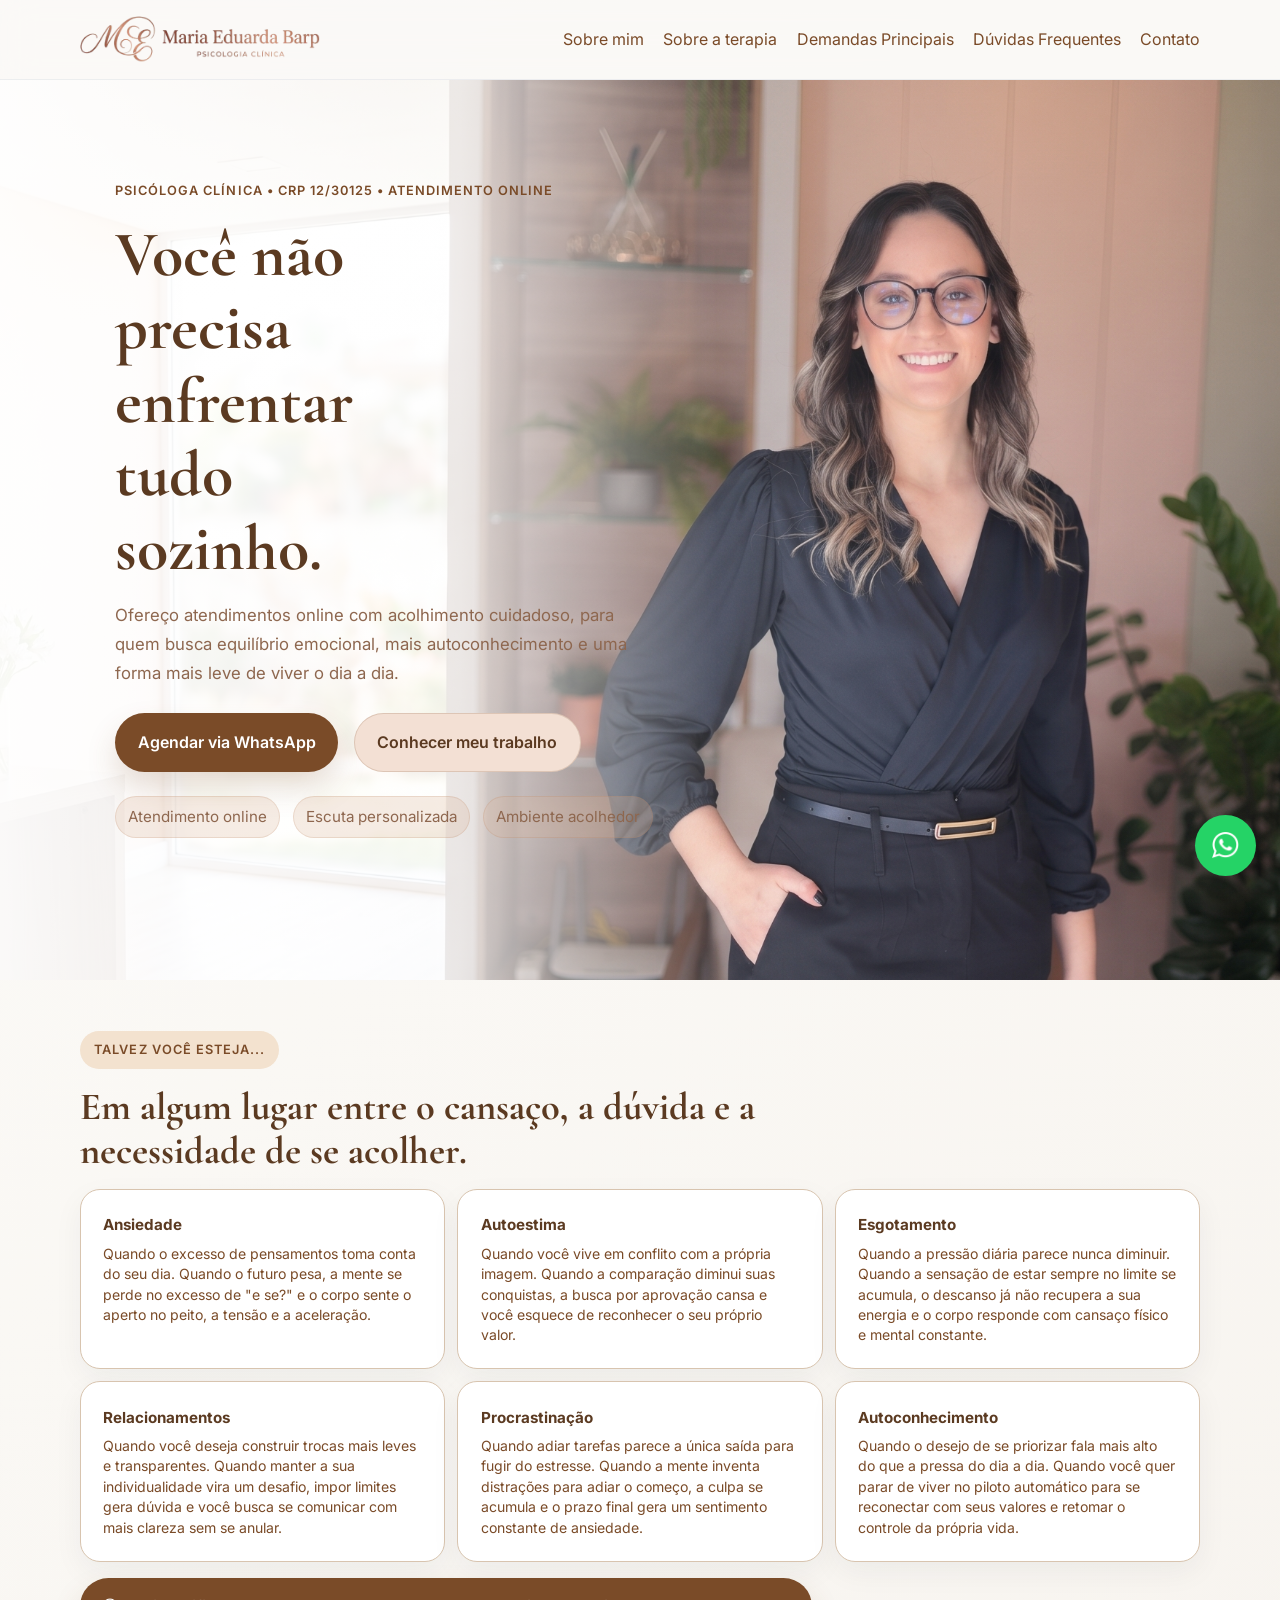
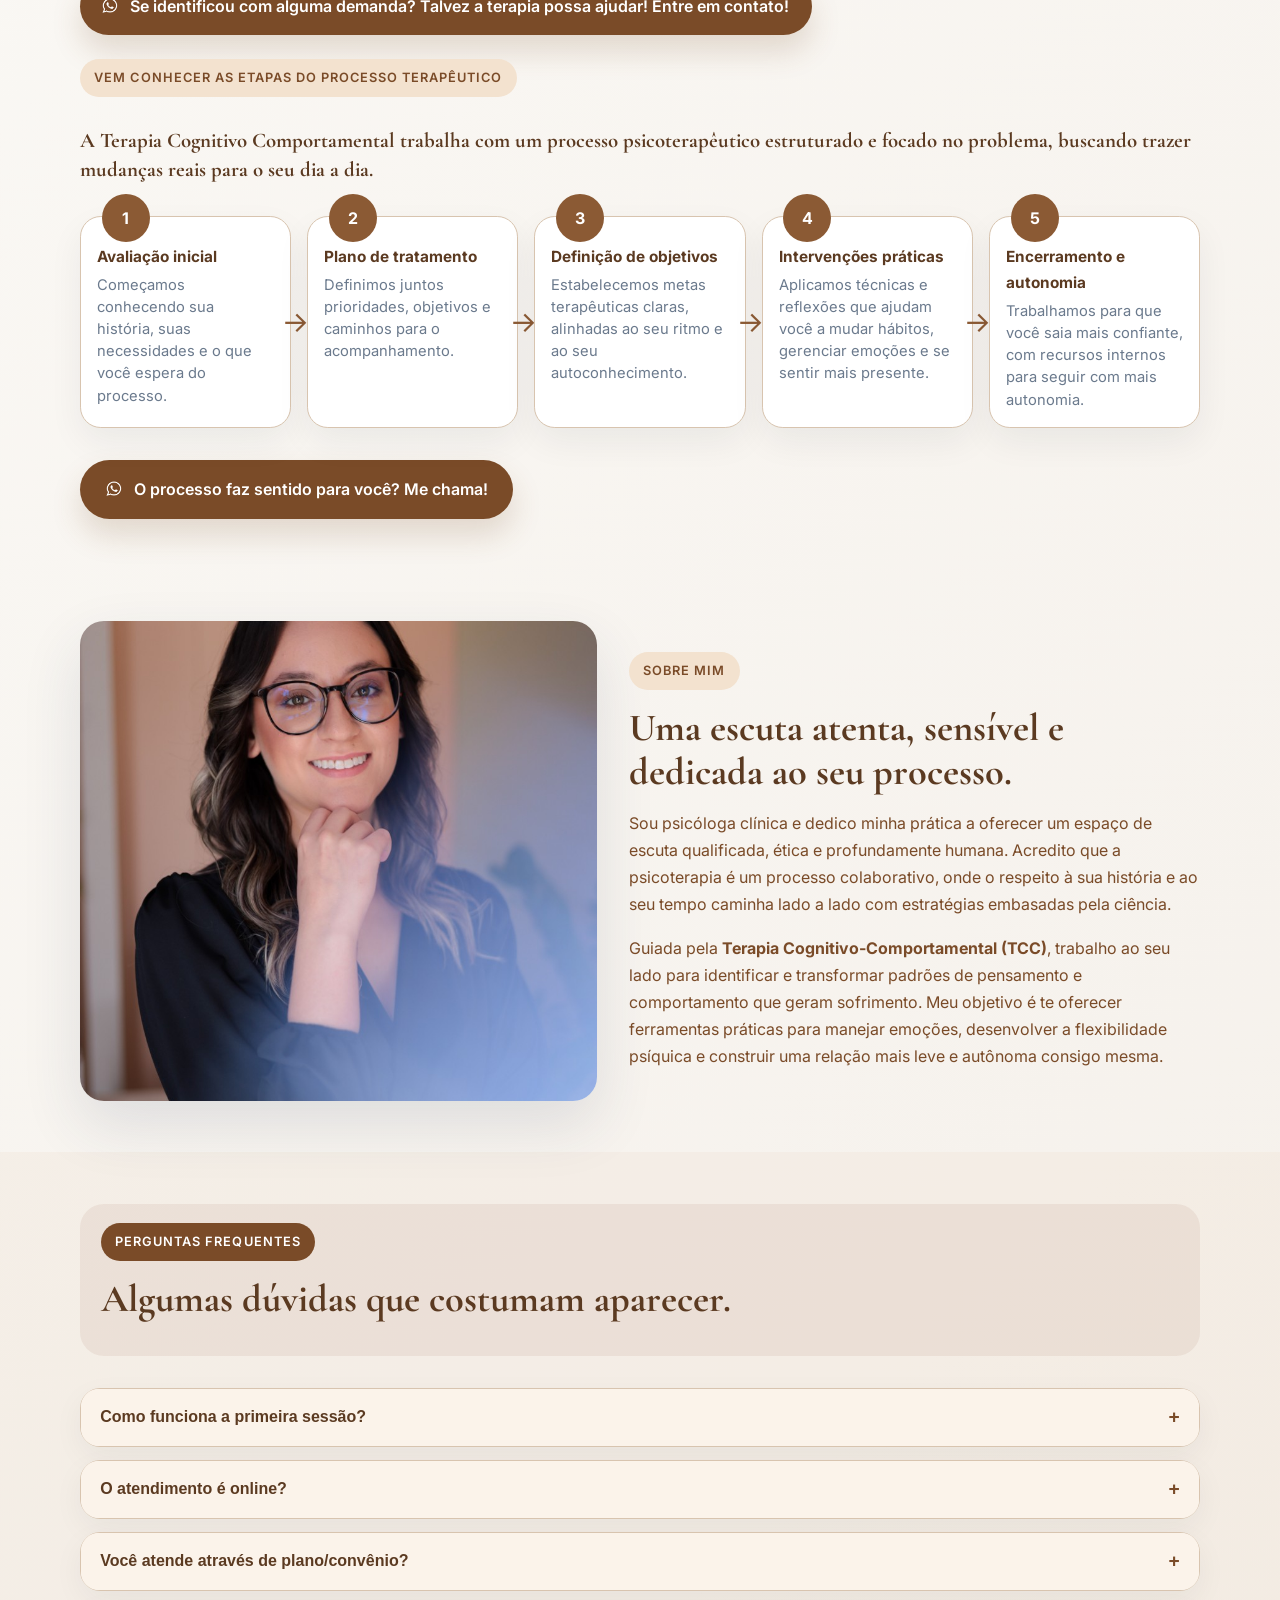
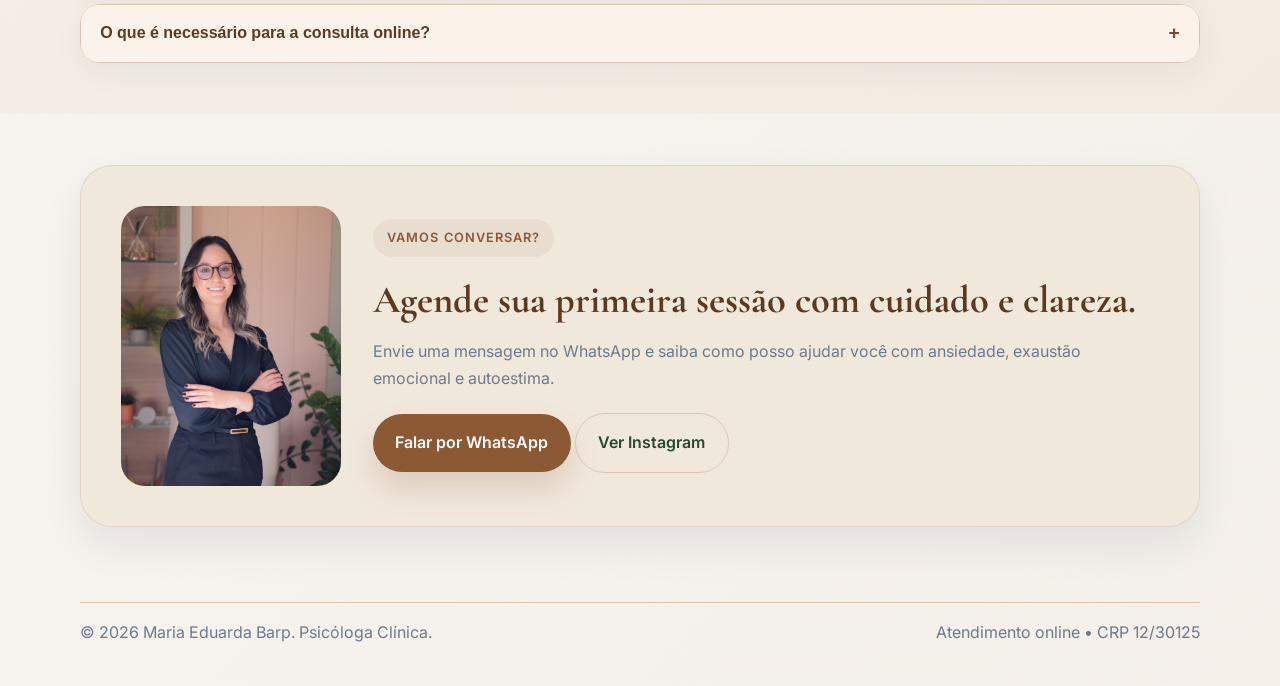
==== commit da4efde6: "Alteração página inicial mobile" ====
--- a/index.html
+++ b/index.html
@@ -43,6 +43,9 @@
     <main id="top">
       <section class="hero" aria-label="Seção principal">
         <div class="hero-inner container">
+          <div class="hero-image-mobile">
+            <img src="assets/fotoinicial.jpeg" alt="Foto de Maria Eduarda Barp" />
+          </div>
           <div class="hero-copy reveal">
             <p class="eyebrow">Psicóloga Clínica • CRP 12/30125 • Atendimento online</p>
             <h1>Você não precisa enfrentar tudo sozinho.</h1>
--- a/styles.css
+++ b/styles.css
@@ -138,6 +138,18 @@
   /* soft white overlay on the left so text is readable while image stays full-bleed */
   background: linear-gradient(90deg, rgba(255,255,255,0.96) 0%, rgba(255,255,255,0.78) 36%, rgba(255,255,255,0.12) 56%, rgba(255,255,255,0.0) 100%);
   pointer-events: none;
+}
+
+.hero-image-mobile {
+  display: none;
+}
+
+.hero-image-mobile img {
+  width: 100%;
+  height: auto;
+  display: block;
+  border-radius: 1.5rem;
+  object-fit: cover;
 }
 
 .hero-inner {
@@ -553,9 +565,25 @@
 
   .hero {
     min-height: auto;
+    background-image: none;
+    background-color: #fcfbf8;
     background-position: center top;
     padding-top: 1rem;
     padding-bottom: 2rem;
+  }
+
+  .hero::before {
+    display: none;
+  }
+
+  .hero-image-mobile {
+    display: block;
+    margin-bottom: 1.25rem;
+  }
+
+  .hero-image-mobile img {
+    max-height: 45vh;
+    object-fit: cover;
   }
 
   .hero-inner {
